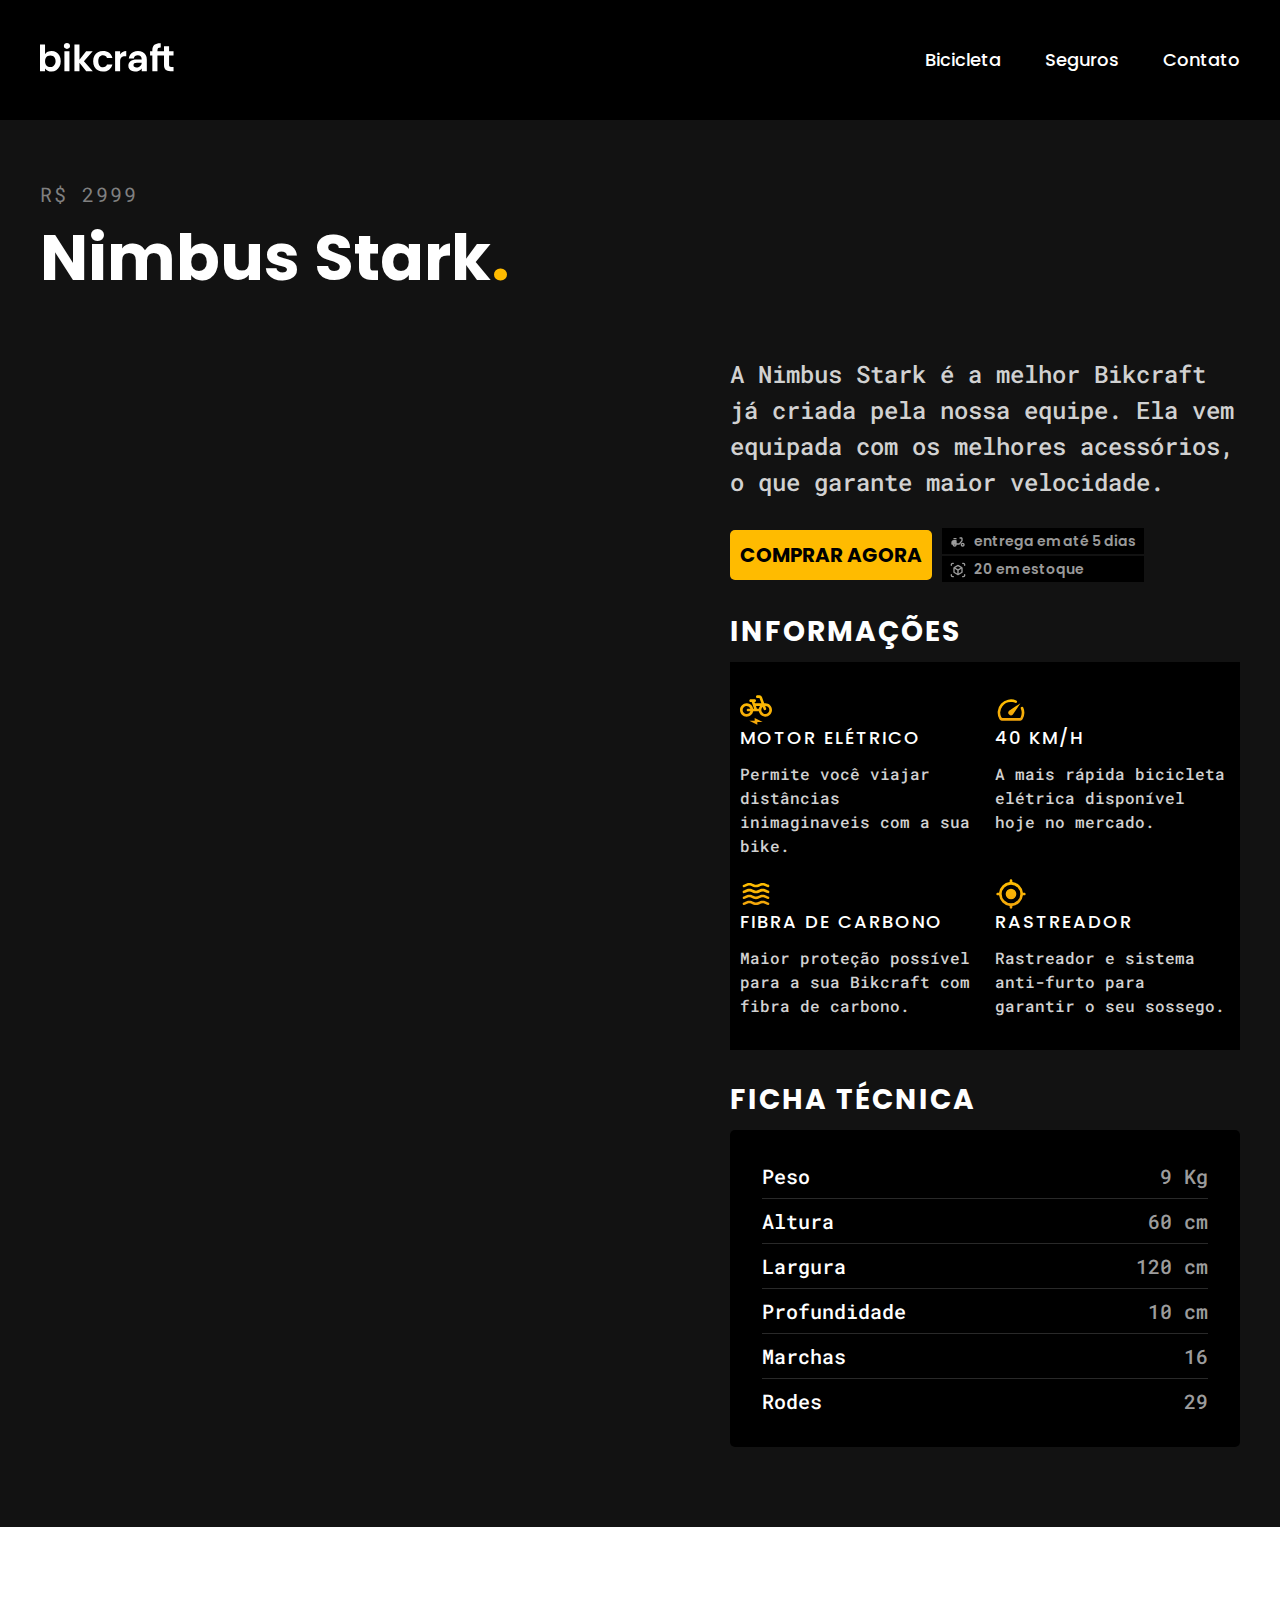
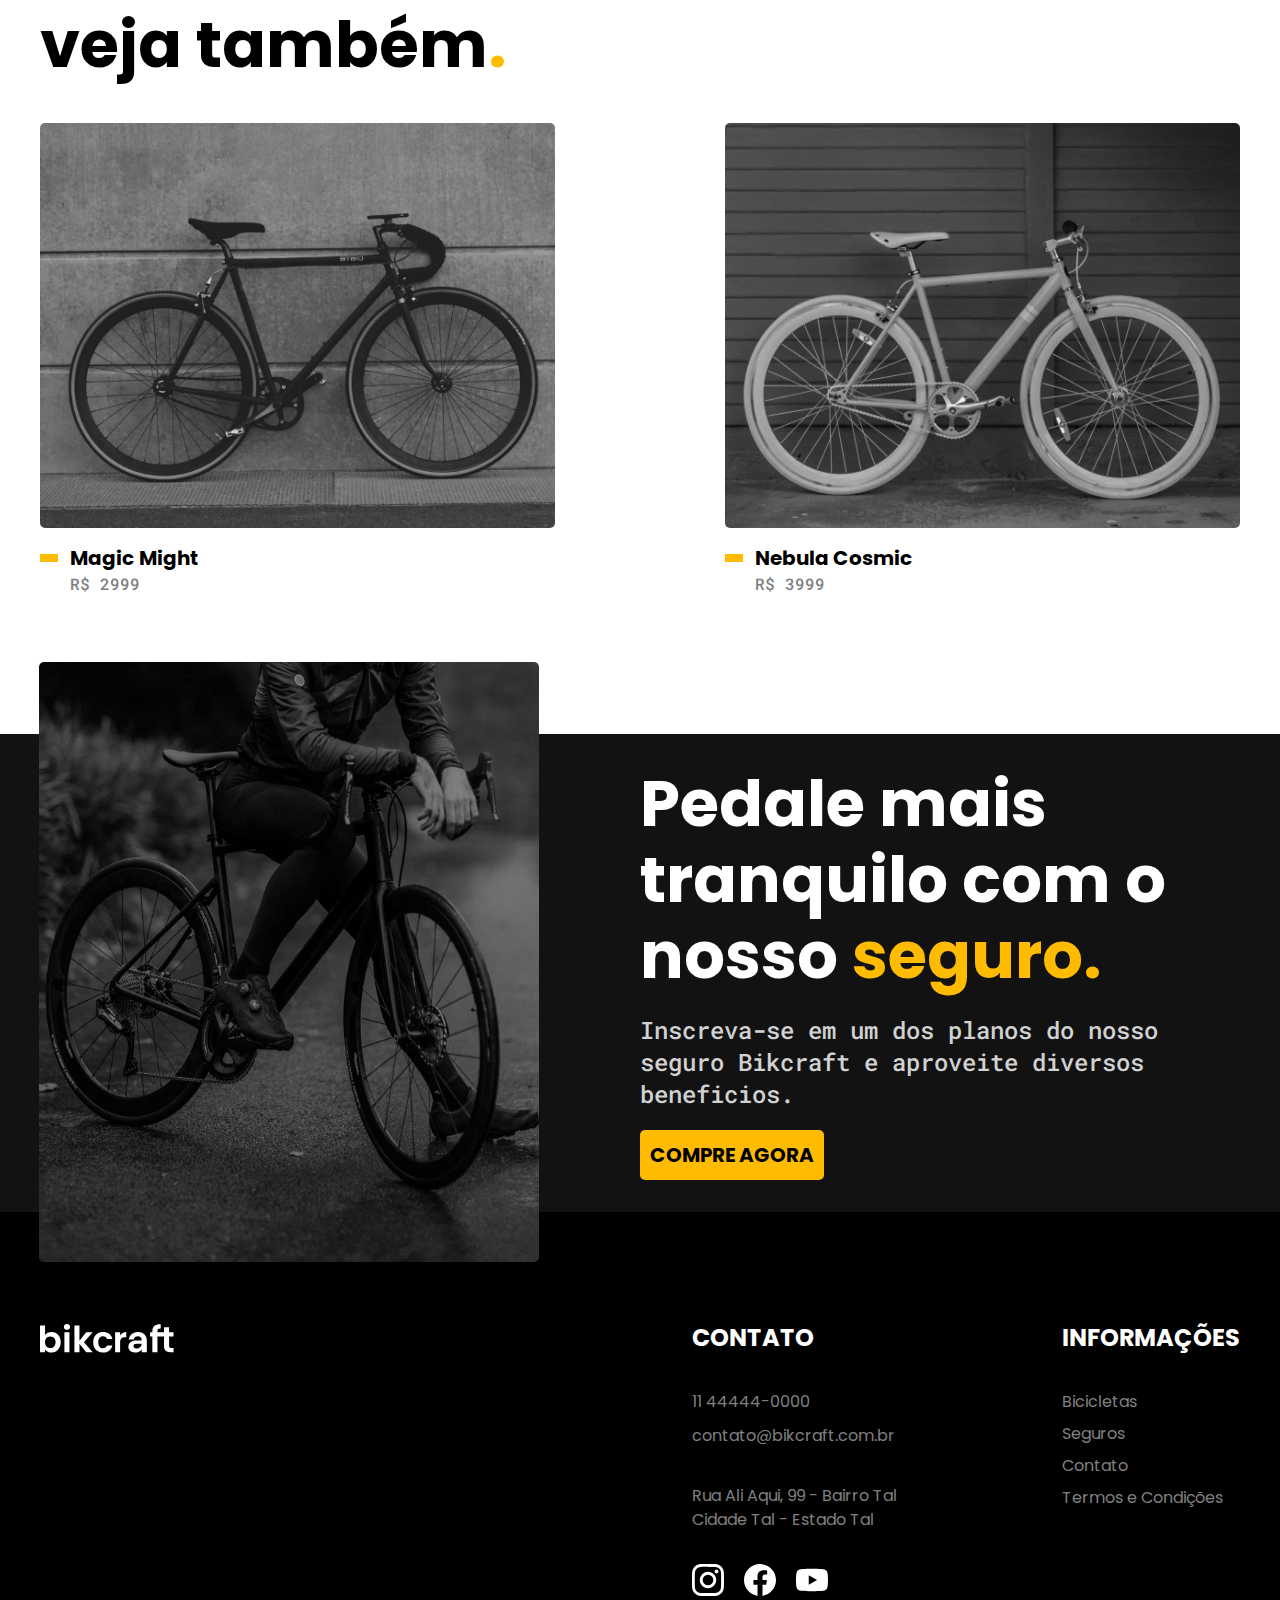
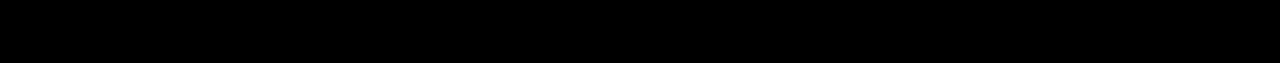
==== bike-intern.html @ ee10e948 "updated proj: bike-intern page" ====
<!DOCTYPE html>
<html lang="pt-br">

<head>
    <meta charset="UTF-8">
    <meta http-equiv="X-UA-Compatible" content="IE=edge">
    <meta name="viewport" content="width=device-width, initial-scale=1.0">

    <link rel="preconnect" href="https://fonts.googleapis.com">
    <link rel="preconnect" href="https://fonts.gstatic.com" crossorigin>
    <link href="https://fonts.googleapis.com/css2?family=Poppins:wght@400;500;600;700&family=Roboto+Mono:wght@300&display=swap" rel="stylesheet">

    <link rel="stylesheet" href="css/main.css">

    <title>Bicicletas | Bikcraft</title>
</head>

<body class="page-bike-intern">

    <header class="header">
        <div class="box-width">
            <a href="index.html">
                <img src="images/bikcraft.svg" alt="Logo Bikcraft">
            </a>


            <nav>
                <a href="">Bicicleta</a>
                <a href="insurance.html">Seguros</a>
                <a href="contact.html">Contato</a>
            </nav>
        </div>
    </header>

    <main>
        <section class="subheader">
            <div class="__width">
                <span class="legend">R$ 2999</span>
                <h1 class="titles-sec">Nimbus Stark<span>.</span></h1>
            </div>
        </section>

        <section class="gallery-description">
            <div class="__width">
                <section class="gallery">

                </section>
                <section class="description">
                    <p>A Nimbus Stark é a melhor Bikcraft já criada pela nossa equipe. Ela vem equipada com os melhores acessórios, o que garante maior velocidade.</p>

                    <div class="components">
                        <a href="" class="btn">comprar agora</a>
                        <div class="info-utils">
                            <span>entrega em até 5 dias</span>
                            <span>20 em estoque</span>
                        </div>
                    </div>

                    <div class="information">
                        <h2 class="legend">informações</h2>
                        <div class="box-info">
                            <div class="info">
                                <span class="legend">Motor Elétrico</span>
                                <p>Permite você viajar distâncias inimaginaveis com a sua bike.</p>
                            </div>
                            <div class="info">
                                <span class="legend">40 km/h</span>
                                <p>A mais rápida bicicleta elétrica disponível hoje no mercado.</p>
                            </div>
                            <div class="info">
                                <span class="legend">Fibra de Carbono</span>
                                <p>Maior proteção possível para a sua Bikcraft com fibra de carbono.</p>
                            </div>
                            <div class="info">
                                <span class="legend">Rastreador</span>
                                <p>Rastreador e sistema anti-furto para garantir o seu sossego.</p>
                            </div>
                        </div>
                    </div>

                    <div class="datasheet">
                        <h2 class="legend">ficha técnica</h2>
                        <ul>
                            <li>
                                <span>Peso</span> <span>9 Kg</span>
                            </li>

                            <li>
                                <span>Altura</span> <span>60 cm</span>
                            </li>

                            <li>
                                <span>Largura</span> <span>120 cm</span>
                            </li>

                            <li>
                                <span>Profundidade</span> <span>10 cm</span>
                            </li>

                            <li>
                                <span>Marchas</span> <span>16</span>
                            </li>

                            <li>
                                <span>Rodes</span> <span>29</span>
                            </li>
                        </ul>
                    </div>
                </section>
            </div>
        </section>

        <section class="see-too">
            <div class="__width">
                <h2 class="titles-sec">veja também<span>.</span></h2>

                <section class="box-bike">
                    <div class="card">
                        <img src="images/bicicleta/nimbus2.jpg" alt="">
                        <div class="info-bike">
                            <span class="legend">Magic Might</span>
                            <span class="price">R$ 2999</span>
                        </div>

                    </div>

                    <div class="card">
                        <img src="images/bicicleta/nimbus3.jpg" alt="">
                        <div class="info-bike">
                            <span class="legend">Nebula Cosmic</span>
                            <span class="price">R$ 3999</span>
                        </div>

                    </div>
                </section>
            </div>
        </section>

        <section class="insurance">
            <img src="images/fotos/seguros.jpg" alt="">
            <section class="box-content">
                <div class="__width">
                    <div class="content">
                        <h2 class="titles-sec">
                            Pedale mais tranquilo com o nosso <span>seguro.</span>
                        </h2>

                        <p>Inscreva-se em um dos planos do nosso seguro Bikcraft e aproveite diversos beneficios.</p>

                        <a href="" class="btn">Compre agora</a>
                    </div>

                </div>
            </section>
            <div class="back-black"></div>
        </section>
    </main>

    <footer class="footer">
        <div class="box-width">
            <img src="images/bikcraft.svg" alt="Logo Bikcraft">

            <section class="content">
                <section class="contact">
                    <span>Contato</span>
                    <div class="box-contact">
                        <a href="">
                            11 44444-0000
                        </a>
                        <a href="mailto:contato@bikcraft.com.br">contato@bikcraft.com.br</a>
                    </div>
                    <div class="box-address">
                        <a>Rua Ali Aqui, 99 - Bairro Tal Cidade Tal - Estado Tal</a>
                    </div>
                    <div class="midia-social">
                        <a href="">
                            <img src="images/redes/instagram.svg" alt="">
                        </a>
                        <a href="">
                            <img src="images/redes/facebook.svg" alt="">
                        </a>
                        <a href="">
                            <img src="images/redes/youtube.svg" alt="">
                        </a>
                    </div>
                </section>
                <section class="informations">
                    <span>informações</span>
                    <a href="">Bicicletas</a>
                    <a href="insurance.html">Seguros</a>
                    <a href="contact.html">Contato</a>
                    <a href="">Termos e Condições</a>
                </section>
            </section>

        </div>
    </footer>

</body>

</html>
---- css/main.css ----
* {
  margin: 0;
  padding: 0;
  -webkit-box-sizing: border-box;
          box-sizing: border-box;
}

a {
  text-decoration: none;
}

.titles-sec {
  font-family: "Poppins", sans-serif;
  font-weight: 700;
  font-size: 64px;
  line-height: 76px;
}

.titles-sec span {
  color: #ffbb00;
}

.__width {
  width: 1200px;
  margin: 0 auto;
  position: relative;
}

.btn {
  background: #ffbb00;
  border-radius: 5px;
  font-family: "Poppins", sans-serif;
  color: #000000;
  font-size: 20px;
  text-transform: uppercase;
  font-weight: 700;
  width: -webkit-fit-content;
  width: -moz-fit-content;
  width: fit-content;
  padding: 10px;
  border: 0;
  cursor: pointer;
  display: block;
}

.subheader {
  background: #121212;
  padding: 60px 0;
}

.subheader .legend {
  font-family: "Roboto Mono", monospace;
  font-size: 20px;
  line-height: 28px;
  color: #808080;
  text-transform: uppercase;
  letter-spacing: 2px;
}

.subheader .titles-sec {
  color: #ffffff;
  margin-top: 12px;
}

.subheader .titles-sec span {
  color: #ffbb00;
}

.header {
  background: #000000;
  color: #ffffff;
  height: 120px;
  display: -webkit-box;
  display: -ms-flexbox;
  display: flex;
  -webkit-box-align: center;
      -ms-flex-align: center;
          align-items: center;
}

.header a {
  color: #ffffff;
}

.header .box-width {
  width: 1200px;
  margin: 0 auto;
  display: -webkit-box;
  display: -ms-flexbox;
  display: flex;
  -webkit-box-align: center;
      -ms-flex-align: center;
          align-items: center;
  -webkit-box-pack: justify;
      -ms-flex-pack: justify;
          justify-content: space-between;
  font-family: "Poppins", sans-serif;
}

.header .box-width nav a {
  font-size: 18px;
  font-weight: 500;
  line-height: 32px;
  position: relative;
}

.header .box-width nav a:nth-of-type(2) {
  margin: 0 40px;
}

.header .box-width nav a::after {
  position: absolute;
  width: 0;
  content: "";
  height: 2px;
  border-radius: 5px;
  top: 28px;
  left: 0;
}

.header .box-width nav a:hover {
  color: #ffbb00;
  -webkit-transition: all 0.7s linear;
  transition: all 0.7s linear;
}

.header .box-width nav a:hover::after {
  -webkit-transition: all 0.7s linear;
  transition: all 0.7s linear;
  width: 100%;
  background: #ffbb00;
}

.footer {
  background: #000000;
  padding-block: 60px;
}

.footer a {
  color: #808080;
}

.footer .box-width {
  width: 1200px;
  margin: 0 auto;
  display: -webkit-box;
  display: -ms-flexbox;
  display: flex;
  -webkit-box-pack: justify;
      -ms-flex-pack: justify;
          justify-content: space-between;
}

.footer .box-width img {
  height: -webkit-fit-content;
  height: -moz-fit-content;
  height: fit-content;
}

.footer .box-width .content {
  display: -webkit-box;
  display: -ms-flexbox;
  display: flex;
}

.footer .box-width .content span {
  font-size: 24px;
  line-height: 32px;
  text-transform: uppercase;
  letter-spacing: 5%;
  color: #ffffff;
  font-family: "Poppins", sans-serif;
  font-weight: 700;
}

.footer .box-width .content .contact,
.footer .box-width .content .informations {
  display: -webkit-box;
  display: -ms-flexbox;
  display: flex;
  -webkit-box-orient: vertical;
  -webkit-box-direction: normal;
      -ms-flex-direction: column;
          flex-direction: column;
}

.footer .box-width .content .contact a,
.footer .box-width .content .informations a {
  font-family: "Poppins", sans-serif;
  font-size: 16px;
  font-size: 500;
  line-height: 24px;
}

.footer .box-width .content .contact a:hover,
.footer .box-width .content .informations a:hover {
  text-decoration: underline;
}

.footer .box-width .content .contact {
  margin-right: 120px;
}

.footer .box-width .content .contact .box-contact {
  display: -webkit-box;
  display: -ms-flexbox;
  display: flex;
  -webkit-box-orient: vertical;
  -webkit-box-direction: normal;
      -ms-flex-direction: column;
          flex-direction: column;
  margin-block: 36px;
  gap: 10px;
}

.footer .box-width .content .contact .box-address {
  width: 250px;
}

.footer .box-width .content .contact .midia-social {
  margin-top: 32px;
}

.footer .box-width .content .contact .midia-social a {
  text-decoration: none;
}

.footer .box-width .content .contact .midia-social a:nth-of-type(2) {
  margin: 0 16px;
}

.footer .box-width .content .informations span {
  margin-bottom: 36px;
}

.footer .box-width .content .informations a {
  margin-top: 8px;
}

.footer .box-width .content .informations a:nth-of-type(1) {
  margin-top: 0;
}

.page-index .subheader {
  background: #000000;
  padding: 80px 0;
}

.page-index .subheader h1 {
  font-family: "Poppins", sans-serif;
  font-size: 68px;
  line-height: 76px;
  font-weight: 700;
  color: #ffffff;
}

.page-index .subheader h1 span {
  color: #ffbb00;
}

.page-index .subheader p {
  color: #d1d1d1;
  font-family: "Roboto Mono", monospace;
  font-size: 20px;
  line-height: 28px;
}

.page-index .subheader .__width {
  display: -webkit-box;
  display: -ms-flexbox;
  display: flex;
  -webkit-box-pack: justify;
      -ms-flex-pack: justify;
          justify-content: space-between;
}

.page-index .subheader .__width .content {
  width: 600px;
}

.page-index .subheader .__width .content p {
  width: 530px;
  margin: 28px 0 40px;
}

.page-index .subheader .__width img {
  width: 500px;
  height: 600px;
  position: absolute;
  top: -80px;
  right: 0;
  border-radius: 5px;
}

.page-index .prod-bikes {
  width: 100%;
  padding: 140px 5% 80px;
}

.page-index .prod-bikes h2 span {
  color: #ffbb00;
}

.page-index .prod-bikes .bikes {
  display: -webkit-box;
  display: -ms-flexbox;
  display: flex;
  gap: 20px;
  width: 100%;
  -webkit-box-pack: justify;
      -ms-flex-pack: justify;
          justify-content: space-between;
  margin-top: 72px;
}

.page-index .prod-bikes .bikes .card {
  width: 515px;
}

.page-index .prod-bikes .bikes .card img {
  width: 100%;
  border-radius: 5px;
}

.page-index .prod-bikes .bikes .card .info-bike {
  display: -webkit-box;
  display: -ms-flexbox;
  display: flex;
  -webkit-box-orient: vertical;
  -webkit-box-direction: normal;
      -ms-flex-direction: column;
          flex-direction: column;
  gap: 2px;
  position: relative;
  margin-top: 12px;
  padding-left: 30px;
}

.page-index .prod-bikes .bikes .card .info-bike .legend {
  font-family: "Poppins", sans-serif;
  font-size: 20px;
  line-height: 28px;
  color: #000000;
  font-weight: 700;
}

.page-index .prod-bikes .bikes .card .info-bike .price {
  font-family: "Roboto Mono", monospace;
  font-size: 16px;
  line-height: 24px;
  line-height: 20px;
  color: #808080;
  font-weight: 500;
}

.page-index .prod-bikes .bikes .card .info-bike::before {
  content: "";
  position: absolute;
  left: 0;
  top: 10px;
  width: 18px;
  height: 8px;
  background: #ffbb00;
}

.page-index .diferentials {
  background: #121212;
  padding: 48px 0;
}

.page-index .diferentials .legend {
  font-family: "Roboto Mono", monospace;
  font-size: 20px;
  line-height: 28px;
  text-transform: uppercase;
  font-weight: 500;
  color: #808080;
}

.page-index .diferentials .titles-sec {
  color: #ffffff;
}

.page-index .diferentials .content {
  display: -webkit-box;
  display: -ms-flexbox;
  display: flex;
  -webkit-box-pack: justify;
      -ms-flex-pack: justify;
          justify-content: space-between;
}

.page-index .diferentials .content .description {
  width: 600px;
}

.page-index .diferentials .content .description p {
  font-family: "Roboto Mono", monospace;
  font-size: 20px;
  line-height: 28px;
  color: #ffffff;
  font-weight: 500;
  margin: 44px 0 20px;
  width: 550px;
}

.page-index .diferentials .content .description a {
  font-family: "Poppins", sans-serif;
  text-transform: uppercase;
  color: #ffbb00;
  font-weight: 500;
  position: relative;
}

.page-index .diferentials .content .description a::after {
  position: absolute;
  width: 0%;
  top: 20px;
  left: 0;
  height: 2px;
  background: #ffbb00;
  content: "";
}

.page-index .diferentials .content .description a:hover::after {
  width: 100%;
  -webkit-transition: all 0.7s linear;
  transition: all 0.7s linear;
}

.page-index .diferentials .content .technology {
  color: #ffffff;
  width: 400px;
  margin-top: 50px;
}

.page-index .diferentials .content .technology span {
  text-transform: uppercase;
  font-weight: 700;
  font-family: "Poppins", sans-serif;
  font-size: 24px;
  line-height: 28px;
}

.page-index .diferentials .content .technology p {
  font-weight: 500;
  font-family: "Roboto Mono", monospace;
  font-size: 16px;
  line-height: 24px;
}

.page-index .diferentials .content .technology .electric span {
  position: relative;
}

.page-index .diferentials .content .technology .electric span::before {
  content: url("../../images/icones/eletrica.svg");
  position: absolute;
  right: 220px;
  top: 0;
}

.page-index .diferentials .content .technology .electric p {
  margin: 16px 0 32px;
}

.page-index .diferentials .content .technology .tracker span {
  position: relative;
}

.page-index .diferentials .content .technology .tracker span::before {
  content: url("../../images/icones/rastreador.svg");
  position: absolute;
  right: 175px;
  top: 0;
}

.page-index .diferentials .content .technology .tracker p {
  margin-top: 16px;
}

.page-index .partness {
  padding: 80px 0;
}

.page-index .partness .titles-sec {
  margin-bottom: 44px;
}

.page-index .partness ul {
  list-style: none;
  display: -ms-grid;
  display: grid;
  -ms-grid-columns: 1fr 1fr 1fr 1fr;
      grid-template-columns: 1fr 1fr 1fr 1fr;
}

.page-index .partness ul li {
  display: -webkit-box;
  display: -ms-flexbox;
  display: flex;
  border-left: 1px solid #c4c4c4;
  padding: 20px 0;
}

.page-index .partness ul li:nth-child(1), .page-index .partness ul li:nth-child(5) {
  border: 0;
}

.page-index .partness ul li:nth-child(n + 5) {
  border-top: 1px solid #c4c4c4;
}

.page-index .partness ul li img {
  margin: auto;
}

.page-index .comments {
  background: #ffbb00;
  display: -webkit-box;
  display: -ms-flexbox;
  display: flex;
  -webkit-box-align: center;
      -ms-flex-align: center;
          align-items: center;
  -webkit-box-pack: justify;
      -ms-flex-pack: justify;
          justify-content: space-between;
}

.page-index .comments .box-img {
  height: 70vh;
}

.page-index .comments .box-img img {
  height: 100%;
}

.page-index .comments .__width {
  display: -webkit-box;
  display: -ms-flexbox;
  display: flex;
  -webkit-box-align: center;
      -ms-flex-align: center;
          align-items: center;
  -webkit-box-pack: center;
      -ms-flex-pack: center;
          justify-content: center;
}

.page-index .comments .box-comment {
  width: 630px;
}

.page-index .comments .box-comment p {
  font-size: 32px;
  line-height: 44px;
  font-style: italic;
  font-family: "Libre Baskerville", serif;
  position: relative;
}

.page-index .comments .box-comment p::before {
  content: url("../../images/dooble_quote_left.svg");
  position: absolute;
  bottom: 150px;
  right: 630px;
}

.page-index .comments .box-comment p::after {
  content: url("../../images/dooble_quote_right.svg");
  position: absolute;
  bottom: 10px;
  right: 390px;
}

.page-index .comments .box-comment span {
  font-weight: 700;
  color: #808080;
  font-family: "Roboto Mono", monospace;
  font-size: 20px;
  line-height: 28px;
}

.page-index .insurance {
  background: #121212;
  padding: 80px 0;
}

.page-index .insurance .titles-sec {
  color: #ffffff;
}

.page-index .insurance .content {
  display: -webkit-box;
  display: -ms-flexbox;
  display: flex;
  -webkit-box-align: center;
      -ms-flex-align: center;
          align-items: center;
  margin-top: 20px;
  -webkit-box-pack: justify;
      -ms-flex-pack: justify;
          justify-content: space-between;
}

.page-index .insurance .content .legend {
  font-family: "Poppins", sans-serif;
  text-transform: uppercase;
  font-weight: 600;
  font-size: 32px;
  line-height: 44px;
}

.page-index .insurance .content .silver,
.page-index .insurance .content .gold {
  padding: 32px 40px;
  background: #000000;
  border-radius: 5px;
}

.page-index .insurance .content .silver .header-ins,
.page-index .insurance .content .gold .header-ins {
  display: -webkit-box;
  display: -ms-flexbox;
  display: flex;
  gap: 260px;
}

.page-index .insurance .content .silver .header-ins .box-price,
.page-index .insurance .content .gold .header-ins .box-price {
  display: -webkit-box;
  display: -ms-flexbox;
  display: flex;
  -webkit-box-orient: vertical;
  -webkit-box-direction: normal;
      -ms-flex-direction: column;
          flex-direction: column;
  text-align: right;
}

.page-index .insurance .content .silver .header-ins .box-price .price,
.page-index .insurance .content .gold .header-ins .box-price .price {
  font-family: "Poppins", sans-serif;
  color: #ffffff;
  font-weight: 500;
  font-size: 32px;
  line-height: 40px;
}

.page-index .insurance .content .silver .header-ins .box-price .month,
.page-index .insurance .content .gold .header-ins .box-price .month {
  font-family: "Roboto Mono", monospace;
  font-size: 16px;
  line-height: 20px;
  color: #696969;
  font-weight: 500;
}

.page-index .insurance .content .silver ul,
.page-index .insurance .content .gold ul {
  display: -webkit-box;
  display: -ms-flexbox;
  display: flex;
  -webkit-box-orient: vertical;
  -webkit-box-direction: normal;
      -ms-flex-direction: column;
          flex-direction: column;
  gap: 16px;
  list-style: none;
  margin-block: 20px;
}

.page-index .insurance .content .silver ul li,
.page-index .insurance .content .gold ul li {
  color: #ffffff;
  font-weight: 500;
  font-family: "Roboto Mono", monospace;
  font-size: 20px;
  line-height: 28px;
  font-size: 18px;
}

.page-index .insurance .content .silver ul li::before,
.page-index .insurance .content .gold ul li::before {
  position: relative;
  content: url("../../images/icones/lista.svg");
  margin-right: 8px;
}

.page-index .insurance .content .silver .legend {
  color: #808080;
}

.page-index .insurance .content .silver .btn {
  background: #292929;
  color: #ffffff;
  margin-left: 20px;
}

.page-index .insurance .content .gold .legend {
  color: #ca9700;
}

.page-index .insurance .content .gold .btn {
  background: #ca9700;
  margin-left: 20px;
}

.page-bikes .bikes {
  padding: 80px 0;
}

.page-bikes .bikes .box-bike a {
  display: block;
}

.page-bikes .bikes .box-bike .__width {
  display: -webkit-box;
  display: -ms-flexbox;
  display: flex;
  -webkit-box-align: center;
      -ms-flex-align: center;
          align-items: center;
  gap: 46px;
  padding: 40px 0;
}

.page-bikes .bikes .box-bike .__width .img {
  width: 500px;
  height: 320px;
  border-radius: 5px;
  position: relative;
}

.page-bikes .bikes .box-bike .__width .img img {
  width: 100%;
  height: 100%;
  -o-object-fit: cover;
     object-fit: cover;
  border-radius: 5px;
}

.page-bikes .bikes .box-bike .__width .img span {
  position: absolute;
  top: 10px;
  right: 0;
  font-family: "Poppins", sans-serif;
  font-size: 24px;
  line-height: 28px;
  color: #ffffff;
  padding: 8px 16px 8px 8px;
  background: #000000;
  border-radius: 5px 0 0 5px;
}

.page-bikes .bikes .box-bike .__width .info-bike {
  width: 550px;
}

.page-bikes .bikes .box-bike .__width .info-bike .legend-02 {
  font-family: "Poppins", sans-serif;
  font-weight: 700;
  font-size: 40px;
  line-height: 48px;
  position: relative;
}

.page-bikes .bikes .box-bike .__width .info-bike .legend-02::before {
  content: "";
  width: 20px;
  height: 5px;
  position: absolute;
  background: #ffbb00;
  bottom: 45px;
  border-radius: 5px;
}

.page-bikes .bikes .box-bike .__width .info-bike p {
  font-family: "Roboto Mono", monospace;
  font-size: 16px;
  line-height: 24px;
  margin-block: 20px;
}

.page-bikes .bikes .box-bike .__width .info-bike .components {
  display: -webkit-box;
  display: -ms-flexbox;
  display: flex;
  -webkit-box-align: end;
      -ms-flex-align: end;
          align-items: flex-end;
  -webkit-box-pack: justify;
      -ms-flex-pack: justify;
          justify-content: space-between;
}

.page-bikes .bikes .box-bike .__width .info-bike .components ul {
  list-style: none;
}

.page-bikes .bikes .box-bike .__width .info-bike .components ul li {
  font-family: "Poppins", sans-serif;
  font-size: 16px;
  line-height: 24px;
  margin-top: 4px;
  font-weight: 500;
}

.page-bikes .bikes .box-bike .__width .info-bike .components ul li:nth-of-type(1) {
  display: -webkit-box;
  display: -ms-flexbox;
  display: flex;
  -webkit-box-align: center;
      -ms-flex-align: center;
          align-items: center;
  margin-top: 0;
  gap: 8px;
}

.page-bikes .bikes .box-bike .__width .info-bike .components ul li:nth-of-type(1)::before {
  content: url("../../images/icones/eletrica.svg");
  height: 32px;
}

.page-bikes .bikes .box-bike .__width .info-bike .components ul li:nth-of-type(2) {
  display: -webkit-box;
  display: -ms-flexbox;
  display: flex;
  -webkit-box-align: center;
      -ms-flex-align: center;
          align-items: center;
  gap: 8px;
}

.page-bikes .bikes .box-bike .__width .info-bike .components ul li:nth-of-type(2)::before {
  content: url("../../images/icones/carbono.svg");
  height: 32px;
}

.page-bikes .bikes .box-bike .__width .info-bike .components ul li:nth-of-type(3) {
  display: -webkit-box;
  display: -ms-flexbox;
  display: flex;
  -webkit-box-align: center;
      -ms-flex-align: center;
          align-items: center;
  gap: 8px;
}

.page-bikes .bikes .box-bike .__width .info-bike .components ul li:nth-of-type(3)::before {
  content: url("../../images/icones/velocidade.svg");
  height: 32px;
}

.page-bikes .bikes .box-bike .__width .info-bike .components ul li:nth-of-type(4) {
  display: -webkit-box;
  display: -ms-flexbox;
  display: flex;
  -webkit-box-align: center;
      -ms-flex-align: center;
          align-items: center;
  gap: 8px;
}

.page-bikes .bikes .box-bike .__width .info-bike .components ul li:nth-of-type(4)::before {
  content: url("../../images/icones/rastreador.svg");
  height: 32px;
}

.page-bikes .bikes .magic-might {
  position: relative;
  color: #ffffff;
}

.page-bikes .bikes .magic-might .black {
  width: 70%;
  position: absolute;
  right: 0;
  background: #121212;
  height: 100%;
  z-index: 0;
}

.page-bike-intern .gallery-description {
  background: #121212;
  padding-bottom: 80px;
}

.page-bike-intern .gallery-description .__width {
  display: -webkit-box;
  display: -ms-flexbox;
  display: flex;
  -webkit-box-pack: justify;
      -ms-flex-pack: justify;
          justify-content: space-between;
}

.page-bike-intern .gallery-description .__width .description {
  width: 510px;
}

.page-bike-intern .gallery-description .__width .description p {
  font-family: "Roboto Mono", monospace;
  font-size: 24px;
  line-height: 36px;
  color: #d1d1d1;
  font-weight: 500;
}

.page-bike-intern .gallery-description .__width .description .components {
  display: -webkit-box;
  display: -ms-flexbox;
  display: flex;
  -webkit-box-align: center;
      -ms-flex-align: center;
          align-items: center;
  gap: 10px;
  margin: 28px 0 32px;
}

.page-bike-intern .gallery-description .__width .description .components .info-utils {
  display: -webkit-box;
  display: -ms-flexbox;
  display: flex;
  -webkit-box-orient: vertical;
  -webkit-box-direction: normal;
      -ms-flex-direction: column;
          flex-direction: column;
  gap: 2px;
}

.page-bike-intern .gallery-description .__width .description .components .info-utils span {
  display: -webkit-box;
  display: -ms-flexbox;
  display: flex;
  -webkit-box-align: center;
      -ms-flex-align: center;
          align-items: center;
  gap: 8px;
  font-weight: 600;
  color: #999;
  background: #000000;
  padding: 2px 8px;
  font-family: "Poppins", sans-serif;
  font-size: 14px;
  line-height: 22px;
}

.page-bike-intern .gallery-description .__width .description .components .info-utils span:nth-of-type(1)::before {
  content: url("../../images/icones/entrega.svg");
  height: 15px;
}

.page-bike-intern .gallery-description .__width .description .components .info-utils span:nth-of-type(2)::before {
  content: url("../../images/icones/estoque.svg");
  height: 15px;
}

.page-bike-intern .gallery-description .__width .description .information {
  width: 100%;
}

.page-bike-intern .gallery-description .__width .description .information .legend {
  font-family: "Poppins", sans-serif;
  font-weight: 700;
  font-size: 28px;
  line-height: 36px;
  font-weight: 700;
  text-transform: uppercase;
  letter-spacing: 2px;
  color: #ffffff;
  margin-bottom: 12px;
}

.page-bike-intern .gallery-description .__width .description .information .box-info {
  padding: 32px 10px;
  background: #000000;
  display: -ms-grid;
  display: grid;
  -ms-grid-columns: 1fr 1fr;
      grid-template-columns: 1fr 1fr;
  row-gap: 20px;
  -webkit-column-gap: 20px;
          column-gap: 20px;
  width: 100%;
}

.page-bike-intern .gallery-description .__width .description .information .box-info .info {
  width: 100%;
}

.page-bike-intern .gallery-description .__width .description .information .box-info .info .legend {
  font-family: "Poppins", sans-serif;
  font-weight: 700;
  font-size: 18px;
  line-height: 24px;
  font-weight: 500;
  margin-bottom: 12px;
  display: -webkit-box;
  display: -ms-flexbox;
  display: flex;
  -webkit-box-orient: vertical;
  -webkit-box-direction: normal;
      -ms-flex-direction: column;
          flex-direction: column;
}

.page-bike-intern .gallery-description .__width .description .information .box-info .info .legend::before {
  height: 32px;
}

.page-bike-intern .gallery-description .__width .description .information .box-info .info p {
  font-family: "Roboto Mono", monospace;
  font-size: 16px;
  line-height: 24px;
  margin-top: 8px;
}

.page-bike-intern .gallery-description .__width .description .information .box-info .info:nth-of-type(1) .legend::before {
  content: url("../../images/icones/eletrica.svg");
}

.page-bike-intern .gallery-description .__width .description .information .box-info .info:nth-of-type(2) .legend::before {
  content: url("../../images/icones/velocidade.svg");
}

.page-bike-intern .gallery-description .__width .description .information .box-info .info:nth-of-type(3) .legend::before {
  content: url("../../images/icones/carbono.svg");
}

.page-bike-intern .gallery-description .__width .description .information .box-info .info:nth-of-type(4) .legend::before {
  content: url("../../images/icones/rastreador.svg");
}

.page-bike-intern .gallery-description .__width .description .datasheet {
  margin-top: 32px;
}

.page-bike-intern .gallery-description .__width .description .datasheet .legend {
  font-family: "Poppins", sans-serif;
  font-weight: 700;
  font-size: 28px;
  line-height: 36px;
  font-weight: 700;
  text-transform: uppercase;
  letter-spacing: 2px;
  color: #ffffff;
  margin-bottom: 12px;
}

.page-bike-intern .gallery-description .__width .description .datasheet ul {
  background: #000000;
  border-radius: 5px;
  list-style: none;
  width: 100%;
  padding: 32px;
}

.page-bike-intern .gallery-description .__width .description .datasheet ul li {
  display: -webkit-box;
  display: -ms-flexbox;
  display: flex;
  -webkit-box-pack: justify;
      -ms-flex-pack: justify;
          justify-content: space-between;
  border-bottom: 1px solid #292929;
  padding: 8px 0;
  font-family: "Roboto Mono", monospace;
  font-size: 20px;
  line-height: 28px;
  font-weight: 500;
}

.page-bike-intern .gallery-description .__width .description .datasheet ul li:first-child {
  padding-top: 0;
}

.page-bike-intern .gallery-description .__width .description .datasheet ul li:last-child {
  border: none;
  padding-bottom: 0;
}

.page-bike-intern .gallery-description .__width .description .datasheet ul li span:nth-of-type(1) {
  color: #ffffff;
}

.page-bike-intern .gallery-description .__width .description .datasheet ul li span:nth-of-type(2) {
  color: #9c9c9c;
}

.page-bike-intern .see-too {
  padding: 80px 0 140px;
}

.page-bike-intern .see-too .box-bike {
  display: -webkit-box;
  display: -ms-flexbox;
  display: flex;
  gap: 20px;
  width: 100%;
  -webkit-box-pack: justify;
      -ms-flex-pack: justify;
          justify-content: space-between;
  margin-top: 40px;
}

.page-bike-intern .see-too .box-bike .card {
  width: 515px;
}

.page-bike-intern .see-too .box-bike .card img {
  width: 100%;
  border-radius: 5px;
}

.page-bike-intern .see-too .box-bike .card .info-bike {
  display: -webkit-box;
  display: -ms-flexbox;
  display: flex;
  -webkit-box-orient: vertical;
  -webkit-box-direction: normal;
      -ms-flex-direction: column;
          flex-direction: column;
  gap: 2px;
  position: relative;
  margin-top: 12px;
  padding-left: 30px;
}

.page-bike-intern .see-too .box-bike .card .info-bike .legend {
  font-family: "Poppins", sans-serif;
  font-size: 20px;
  line-height: 28px;
  color: #000000;
  font-weight: 700;
}

.page-bike-intern .see-too .box-bike .card .info-bike .price {
  font-family: "Roboto Mono", monospace;
  font-size: 16px;
  line-height: 24px;
  line-height: 20px;
  color: #808080;
  font-weight: 500;
}

.page-bike-intern .see-too .box-bike .card .info-bike::before {
  content: "";
  position: absolute;
  left: 0;
  top: 10px;
  width: 18px;
  height: 8px;
  background: #ffbb00;
}

.page-bike-intern .insurance {
  position: relative;
}

.page-bike-intern .insurance img {
  position: absolute;
  z-index: 1;
  left: 5%;
  -webkit-transform: translateX(-5%);
          transform: translateX(-5%);
  bottom: 0;
  width: 500px;
  height: 600px;
  border-radius: 5px;
}

.page-bike-intern .insurance .box-content {
  background: #121212;
  padding: 32px;
}

.page-bike-intern .insurance .box-content .__width {
  display: -webkit-box;
  display: -ms-flexbox;
  display: flex;
  -webkit-box-pack: end;
      -ms-flex-pack: end;
          justify-content: flex-end;
}

.page-bike-intern .insurance .box-content .__width .content {
  width: 600px;
}

.page-bike-intern .insurance .box-content .__width .content .titles-sec {
  color: #ffffff;
}

.page-bike-intern .insurance .box-content .__width .content p {
  font-family: "Roboto Mono", monospace;
  font-size: 24px;
  line-height: 32px;
  font-weight: 500;
  color: #d1d1d1;
  margin-block: 20px;
}

.page-bike-intern .insurance .back-black {
  height: 50px;
  width: 100%;
  background: #000000;
}

.page-insurance .sec-insure {
  background: #121212;
  padding-bottom: 80px;
}

.page-insurance .sec-insure .titles-sec {
  color: #ffffff;
}

.page-insurance .sec-insure .content {
  display: -webkit-box;
  display: -ms-flexbox;
  display: flex;
  -webkit-box-align: center;
      -ms-flex-align: center;
          align-items: center;
  -webkit-box-pack: justify;
      -ms-flex-pack: justify;
          justify-content: space-between;
}

.page-insurance .sec-insure .content .legend {
  font-family: "Poppins", sans-serif;
  text-transform: uppercase;
  font-weight: 600;
  font-size: 32px;
  line-height: 44px;
}

.page-insurance .sec-insure .content .silver,
.page-insurance .sec-insure .content .gold {
  padding: 32px 40px;
  background: #000000;
  border-radius: 5px;
}

.page-insurance .sec-insure .content .silver .header-ins,
.page-insurance .sec-insure .content .gold .header-ins {
  display: -webkit-box;
  display: -ms-flexbox;
  display: flex;
  gap: 260px;
}

.page-insurance .sec-insure .content .silver .header-ins .box-price,
.page-insurance .sec-insure .content .gold .header-ins .box-price {
  display: -webkit-box;
  display: -ms-flexbox;
  display: flex;
  -webkit-box-orient: vertical;
  -webkit-box-direction: normal;
      -ms-flex-direction: column;
          flex-direction: column;
  text-align: right;
}

.page-insurance .sec-insure .content .silver .header-ins .box-price .price,
.page-insurance .sec-insure .content .gold .header-ins .box-price .price {
  font-family: "Poppins", sans-serif;
  color: #ffffff;
  font-weight: 500;
  font-size: 32px;
  line-height: 40px;
}

.page-insurance .sec-insure .content .silver .header-ins .box-price .month,
.page-insurance .sec-insure .content .gold .header-ins .box-price .month {
  font-family: "Roboto Mono", monospace;
  font-size: 16px;
  line-height: 20px;
  color: #696969;
  font-weight: 500;
}

.page-insurance .sec-insure .content .silver ul,
.page-insurance .sec-insure .content .gold ul {
  display: -webkit-box;
  display: -ms-flexbox;
  display: flex;
  -webkit-box-orient: vertical;
  -webkit-box-direction: normal;
      -ms-flex-direction: column;
          flex-direction: column;
  gap: 16px;
  list-style: none;
  margin-block: 20px;
}

.page-insurance .sec-insure .content .silver ul li,
.page-insurance .sec-insure .content .gold ul li {
  color: #ffffff;
  font-weight: 500;
  font-family: "Roboto Mono", monospace;
  font-size: 20px;
  line-height: 28px;
  font-size: 18px;
}

.page-insurance .sec-insure .content .silver ul li::before,
.page-insurance .sec-insure .content .gold ul li::before {
  position: relative;
  content: url("../../images/icones/lista.svg");
  margin-right: 8px;
}

.page-insurance .sec-insure .content .silver .legend {
  color: #808080;
}

.page-insurance .sec-insure .content .silver .btn {
  background: #292929;
  color: #ffffff;
  margin-left: 20px;
}

.page-insurance .sec-insure .content .gold .legend {
  color: #ca9700;
}

.page-insurance .sec-insure .content .gold .btn {
  background: #ca9700;
  margin-left: 20px;
}

.page-insurance .benefits {
  background: #000000;
  padding: 80px 0;
  color: #ffffff;
}

.page-insurance .benefits .box-benefits {
  margin-top: 40px;
  display: -ms-grid;
  display: grid;
  -ms-grid-columns: 1fr 1fr 1fr;
      grid-template-columns: 1fr 1fr 1fr;
  -webkit-box-pack: justify;
      -ms-flex-pack: justify;
          justify-content: space-between;
  gap: 40px;
}

.page-insurance .benefits .box-benefits .benefit {
  width: 320px;
}

.page-insurance .benefits .box-benefits .benefit .legend {
  display: -webkit-box;
  display: -ms-flexbox;
  display: flex;
  -webkit-box-orient: vertical;
  -webkit-box-direction: normal;
      -ms-flex-direction: column;
          flex-direction: column;
  margin: 4px 0 8px;
  font-family: "Poppins", sans-serif;
  font-weight: 700;
  font-size: 28px;
  line-height: 36px;
}

.page-insurance .benefits .box-benefits .benefit p {
  font-family: "Roboto Mono", monospace;
  font-size: 18px;
  line-height: 28px;
}

.page-insurance .benefits .box-benefits .benefit:nth-of-type(1) .legend:before {
  height: 32px;
  content: url("../../images/icones/eletrica.svg");
}

.page-insurance .benefits .box-benefits .benefit:nth-of-type(2) .legend:before {
  height: 32px;
  content: url("../../images/icones/carbono.svg");
}

.page-insurance .benefits .box-benefits .benefit:nth-of-type(3) .legend:before {
  height: 32px;
  content: url("../../images/icones/sustentavel.svg");
}

.page-insurance .benefits .box-benefits .benefit:nth-of-type(4) .legend:before {
  height: 32px;
  content: url("../../images/icones/rastreador.svg");
}

.page-insurance .benefits .box-benefits .benefit:nth-of-type(5) .legend:before {
  height: 32px;
  content: url("../../images/icones/seguro.svg");
}

.page-insurance .benefits .box-benefits .benefit:nth-of-type(6) .legend:before {
  height: 32px;
  content: url("../../images/icones/velocidade.svg");
}

.page-insurance .questions {
  padding: 80px 0;
}

.page-insurance .questions .box-questions {
  margin-top: 40px;
}

.page-insurance .questions .box-questions .question {
  padding: 20px;
}

.page-insurance .questions .box-questions .question:nth-child(odd) {
  background: #ebebeb;
}

.page-insurance .questions .box-questions .question .header-q {
  display: -webkit-box;
  display: -ms-flexbox;
  display: flex;
  -webkit-box-align: center;
      -ms-flex-align: center;
          align-items: center;
  -webkit-box-pack: justify;
      -ms-flex-pack: justify;
          justify-content: space-between;
}

.page-insurance .questions .box-questions .question .header-q h3 {
  font-family: "Roboto Mono", monospace;
  font-size: 28px;
  line-height: 52px;
  font-weight: 600;
  display: -webkit-box;
  display: -ms-flexbox;
  display: flex;
  -webkit-box-align: center;
      -ms-flex-align: center;
          align-items: center;
  gap: 8px;
}

.page-insurance .questions .box-questions .question .header-q h3::before {
  content: "";
  width: 20px;
  height: 10px;
  background: #ffbb00;
}

.page-insurance .questions .box-questions .question .header-q img {
  -webkit-transform: rotate(180deg);
          transform: rotate(180deg);
}

.page-contact {
  background: #efebeb;
}

.page-contact .sec-contact {
  position: relative;
}

.page-contact .sec-contact .back-black {
  height: 70%;
  background: #121212;
  width: 100%;
  position: absolute;
  top: 0;
  z-index: -1;
}

.page-contact .sec-contact .__width {
  display: -webkit-box;
  display: -ms-flexbox;
  display: flex;
  padding: 45px 40px;
}

.page-contact .sec-contact .__width .info-cont {
  padding: 45px 135px 45px 40px;
  background: #000000;
  border-radius: 5px 0 0 5px;
  -webkit-box-shadow: -2px 5px 14px 0px rgba(0, 0, 0, 0.49);
          box-shadow: -2px 5px 14px 0px rgba(0, 0, 0, 0.49);
}

.page-contact .sec-contact .__width .info-cont .legend {
  font-family: "Poppins", sans-serif;
  font-weight: 700;
  font-size: 20px;
  line-height: 28px;
  color: #ffffff;
}

.page-contact .sec-contact .__width .info-cont a {
  font-family: "Roboto Mono", monospace;
  font-size: 18px;
  line-height: 28px;
  color: #9c9c9c;
  font-weight: 500;
  display: block;
}

.page-contact .sec-contact .__width .info-cont .street {
  margin: 35px 0 20px;
  width: 150px;
  display: -webkit-box;
  display: -ms-flexbox;
  display: flex;
  gap: 8px;
  position: relative;
  margin-left: 30px;
}

.page-contact .sec-contact .__width .info-cont .street::before {
  content: url("../../images/icones/local.svg");
  height: 32px;
  margin-top: 2px;
  position: absolute;
  right: 160px;
  top: 5px;
}

.page-contact .sec-contact .__width .info-cont .email {
  display: -webkit-box;
  display: -ms-flexbox;
  display: flex;
  -webkit-box-orient: vertical;
  -webkit-box-direction: normal;
      -ms-flex-direction: column;
          flex-direction: column;
  gap: 8px;
  position: relative;
  margin-left: 30px;
}

.page-contact .sec-contact .__width .info-cont .email::before {
  content: url("../../images/icones/email.svg");
  height: 32px;
  margin-top: 2px;
  position: absolute;
  right: 230px;
  top: 5px;
}

.page-contact .sec-contact .__width .info-cont .phone {
  margin: 20px 0 24px;
  position: relative;
  margin-left: 30px;
}

.page-contact .sec-contact .__width .info-cont .phone::before {
  content: url("../../images/icones/telefone.svg");
  height: 32px;
  margin-top: 2px;
  position: absolute;
  right: 230px;
  top: 3px;
}

.page-contact .sec-contact .__width .info-cont .social-media {
  display: -webkit-box;
  display: -ms-flexbox;
  display: flex;
  gap: 30px;
}

.page-contact .sec-contact .__width .form-cont {
  padding: 45px 40px;
  background: #ffffff;
  width: 700px;
  border-radius: 0 5px 5px 0;
  -webkit-box-shadow: 2px 5px 14px 0px rgba(0, 0, 0, 0.49);
          box-shadow: 2px 5px 14px 0px rgba(0, 0, 0, 0.49);
}

.page-contact .sec-contact .__width .form-cont form {
  width: 100%;
}

.page-contact .sec-contact .__width .form-cont form label {
  font-family: "Roboto Mono", monospace;
  font-size: 18px;
  line-height: 28px;
  font-weight: 600;
}

.page-contact .sec-contact .__width .form-cont form input {
  height: 50px;
}

.page-contact .sec-contact .__width .form-cont form input,
.page-contact .sec-contact .__width .form-cont form textarea {
  background: #d1d1d1;
  border-radius: 5px;
  border: none;
  padding: 16px;
  font-weight: 600;
  font-family: "Roboto Mono", monospace;
  font-size: 16px;
  line-height: 24px;
}

.page-contact .sec-contact .__width .form-cont form textarea {
  resize: none;
  height: 200px;
}

.page-contact .sec-contact .__width .form-cont form .name-tel {
  width: 100%;
  display: -webkit-box;
  display: -ms-flexbox;
  display: flex;
  -webkit-box-pack: justify;
      -ms-flex-pack: justify;
          justify-content: space-between;
  gap: 20px;
  margin-bottom: 20px;
}

.page-contact .sec-contact .__width .form-cont form .name-tel .name,
.page-contact .sec-contact .__width .form-cont form .name-tel .tel {
  display: -webkit-box;
  display: -ms-flexbox;
  display: flex;
  -webkit-box-orient: vertical;
  -webkit-box-direction: normal;
      -ms-flex-direction: column;
          flex-direction: column;
  gap: 8px;
}

.page-contact .sec-contact .__width .form-cont form .name-tel input {
  width: 300px;
}

.page-contact .sec-contact .__width .form-cont form .email,
.page-contact .sec-contact .__width .form-cont form .message {
  display: -webkit-box;
  display: -ms-flexbox;
  display: flex;
  -webkit-box-orient: vertical;
  -webkit-box-direction: normal;
      -ms-flex-direction: column;
          flex-direction: column;
  gap: 8px;
}

.page-contact .sec-contact .__width .form-cont form .message {
  margin: 20px 0 28px;
}

.page-contact .sec-contact .__width .form-cont form .btn {
  background: #ca9700;
}

.page-contact .our-store {
  padding: 80px 0;
}

.page-contact .our-store .box-store {
  margin-top: 40px;
  display: -webkit-box;
  display: -ms-flexbox;
  display: flex;
  -ms-flex-wrap: wrap;
      flex-wrap: wrap;
  -webkit-box-pack: justify;
      -ms-flex-pack: justify;
          justify-content: space-between;
}

.page-contact .our-store .box-store .card-store {
  width: 580px;
  background: #ffffff;
  padding-bottom: 40px;
  border-radius: 5px;
}

.page-contact .our-store .box-store .card-store .img {
  width: 100%;
  height: 200px;
}

.page-contact .our-store .box-store .card-store .img img {
  width: 100%;
  height: 100%;
  -o-object-fit: fill;
     object-fit: fill;
  border-radius: 5px 5px 0 0;
}

.page-contact .our-store .box-store .card-store .infos {
  padding: 40px 0 0 20px;
}

.page-contact .our-store .box-store .card-store .infos .legend {
  font-family: "Poppins", sans-serif;
  font-weight: 700;
  font-size: 32px;
  line-height: 44px;
  display: -webkit-box;
  display: -ms-flexbox;
  display: flex;
  -webkit-box-align: center;
      -ms-flex-align: center;
          align-items: center;
  gap: 8px;
}

.page-contact .our-store .box-store .card-store .infos .legend::before {
  content: "";
  width: 15px;
  height: 5px;
  background: #ffbb00;
}

.page-contact .our-store .box-store .card-store .infos .info {
  display: -webkit-box;
  display: -ms-flexbox;
  display: flex;
  gap: 40px;
  padding-left: 20px;
  margin: 20px 0 60px;
}

.page-contact .our-store .box-store .card-store .infos .info a {
  font-family: "Roboto Mono", monospace;
  font-size: 18px;
  line-height: 28px;
  font-weight: 500;
  color: #545454;
}

.page-contact .our-store .box-store .card-store .infos .info .end {
  border-left: 2px solid #c4c4c4;
  padding-left: 20px;
}

.page-contact .our-store .box-store .card-store .infos .info .contact {
  display: -webkit-box;
  display: -ms-flexbox;
  display: flex;
  -webkit-box-orient: vertical;
  -webkit-box-direction: normal;
      -ms-flex-direction: column;
          flex-direction: column;
  padding-left: 20px;
  border-left: 2px solid #c4c4c4;
}

.page-contact .our-store .box-store .card-store .infos .hours {
  font-family: "Poppins", sans-serif;
  font-weight: 700;
  font-size: 20px;
  line-height: 28px;
  font-weight: 600;
  display: -webkit-box;
  display: -ms-flexbox;
  display: flex;
  -webkit-box-align: center;
      -ms-flex-align: center;
          align-items: center;
  gap: 8px;
  margin-left: 8px;
}

.page-contact .our-store .box-store .card-store .infos .hours::before {
  content: url("../../images/icones/horario.svg");
  height: 22px;
}
/*# sourceMappingURL=main.css.map */
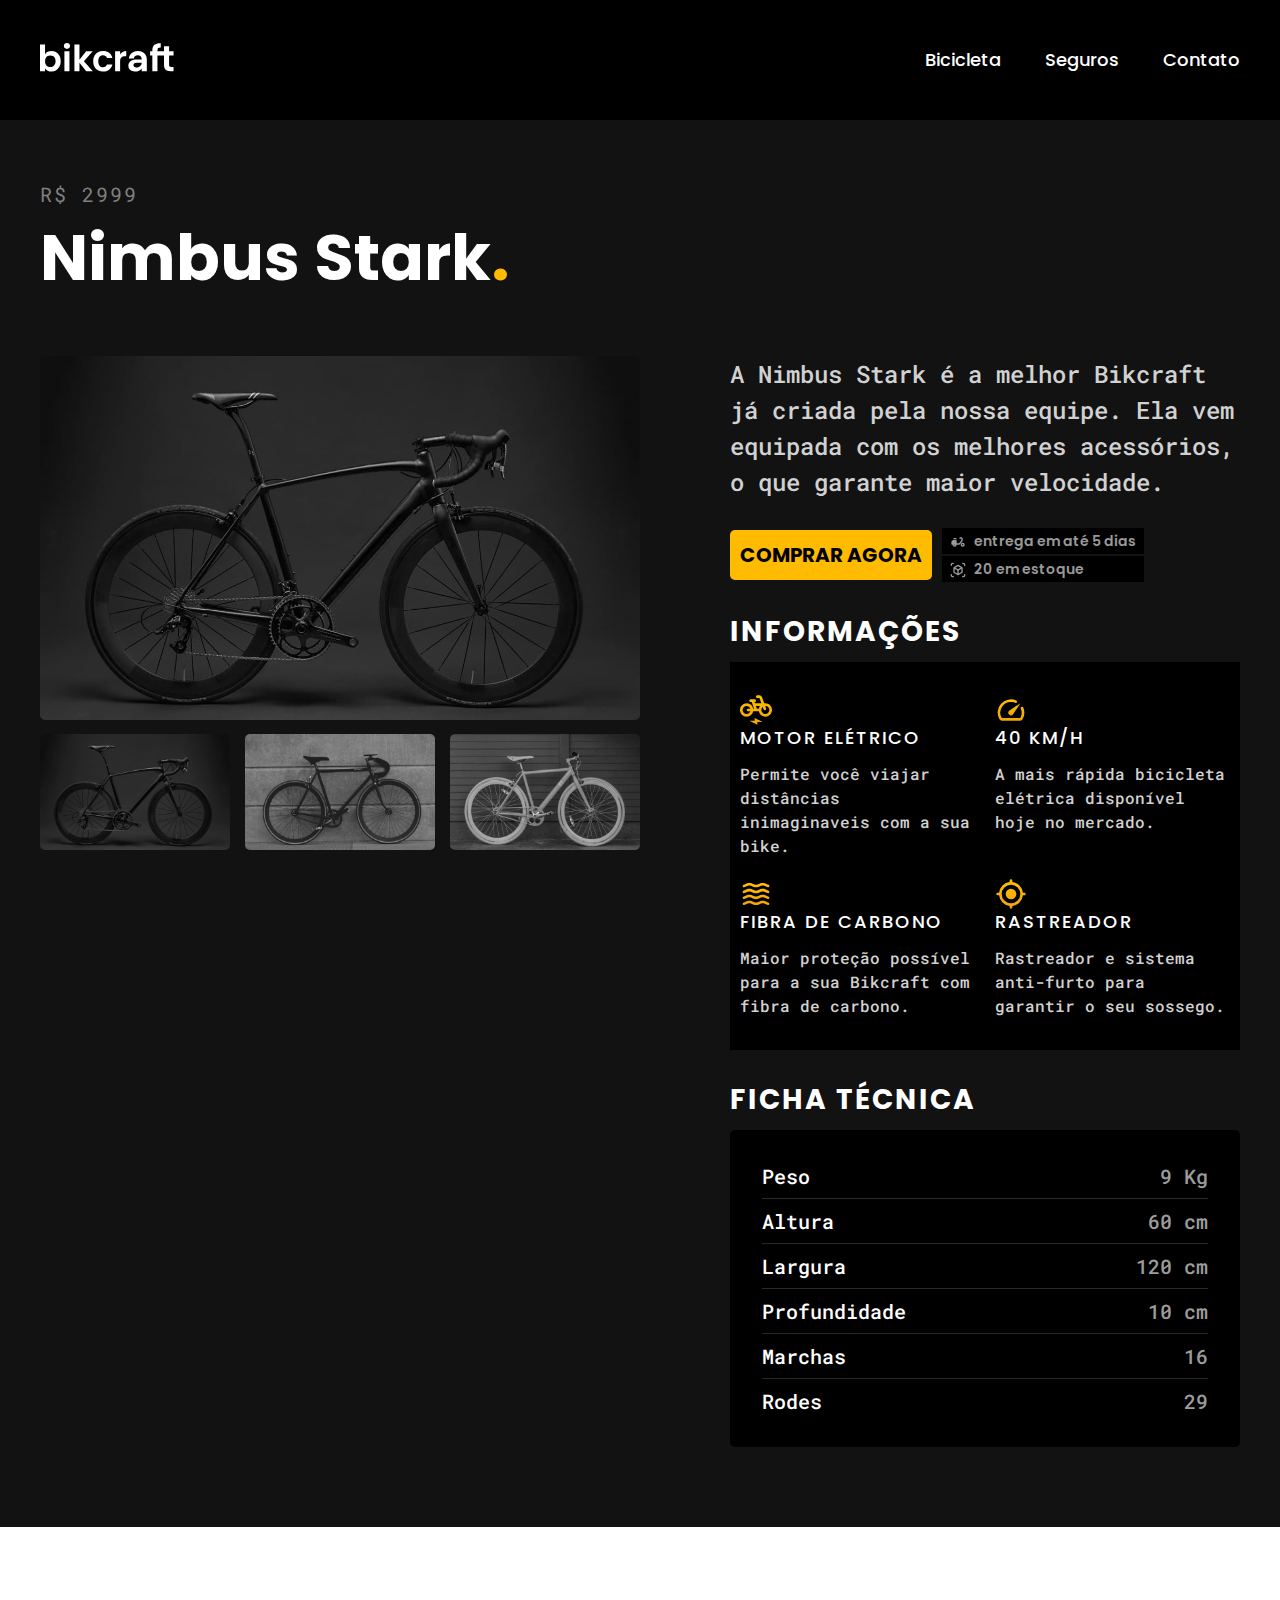
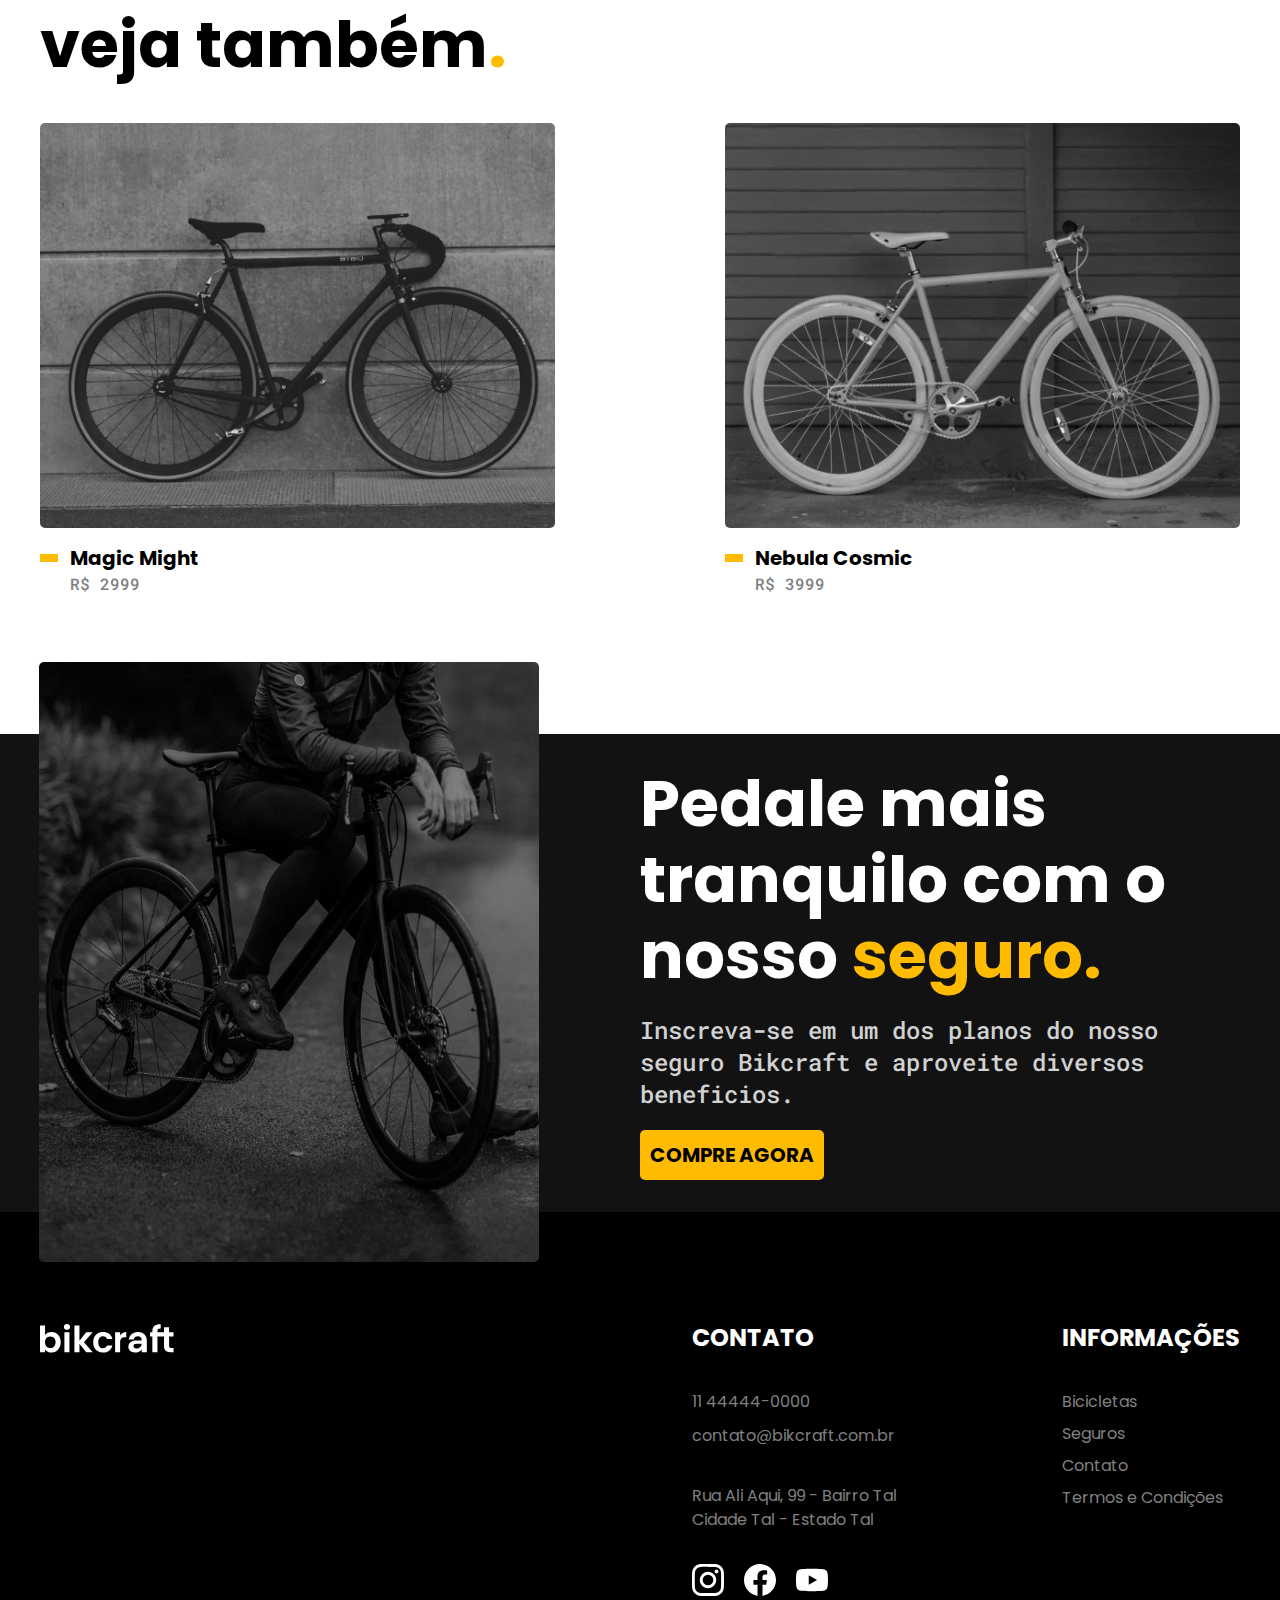
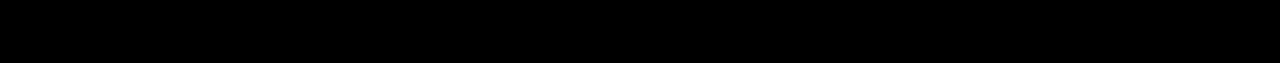
==== commit 5e2d7437: "updated proj: add gallery in bike-intern page" ====
--- a/bike-intern.html
+++ b/bike-intern.html
@@ -43,6 +43,22 @@
         <section class="gallery-description">
             <div class="__width">
                 <section class="gallery">
+
+                    <div class="pricipal">
+                        <img src="images/bicicletas/nimbus.jpg" alt="">
+                    </div>
+
+                    <div class="select">
+                        <div class="item">
+                            <img src="images/bicicletas/nimbus.jpg" alt="">
+                        </div>
+                        <div class="item">
+                            <img src="images/bicicletas/magic.jpg" alt="">
+                        </div>
+                        <div class="item">
+                            <img src="images/bicicletas/nebula.jpg" alt="">
+                        </div>
+                    </div>
 
                 </section>
                 <section class="description">
--- a/css/main.css
+++ b/css/main.css
@@ -259,10 +259,11 @@
 }
 
 .page-index .subheader p {
-  color: #d1d1d1;
   font-family: "Roboto Mono", monospace;
   font-size: 20px;
   line-height: 28px;
+  font-weight: 500;
+  color: #d1d1d1;
 }
 
 .page-index .subheader .__width {
@@ -372,9 +373,9 @@
   font-family: "Roboto Mono", monospace;
   font-size: 20px;
   line-height: 28px;
+  font-weight: 500;
+  color: #808080;
   text-transform: uppercase;
-  font-weight: 500;
-  color: #808080;
 }
 
 .page-index .diferentials .titles-sec {
@@ -398,8 +399,8 @@
   font-family: "Roboto Mono", monospace;
   font-size: 20px;
   line-height: 28px;
-  color: #ffffff;
-  font-weight: 500;
+  font-weight: 500;
+  color: #ffffff;
   margin: 44px 0 20px;
   width: 550px;
 }
@@ -443,10 +444,11 @@
 }
 
 .page-index .diferentials .content .technology p {
-  font-weight: 500;
   font-family: "Roboto Mono", monospace;
   font-size: 16px;
   line-height: 24px;
+  font-weight: 500;
+  color: #ffffff;
 }
 
 .page-index .diferentials .content .technology .electric span {
@@ -896,6 +898,37 @@
           justify-content: space-between;
 }
 
+.page-bike-intern .gallery-description .__width .gallery {
+  width: 600px;
+}
+
+.page-bike-intern .gallery-description .__width .gallery img {
+  width: 100%;
+  border-radius: 5px;
+}
+
+.page-bike-intern .gallery-description .__width .gallery .principal {
+  width: 600px;
+}
+
+.page-bike-intern .gallery-description .__width .gallery .select {
+  margin-top: 10px;
+  width: 100%;
+  display: -webkit-box;
+  display: -ms-flexbox;
+  display: flex;
+  -webkit-box-align: center;
+      -ms-flex-align: center;
+          align-items: center;
+  -webkit-box-pack: justify;
+      -ms-flex-pack: justify;
+          justify-content: space-between;
+}
+
+.page-bike-intern .gallery-description .__width .gallery .select .item {
+  width: 190px;
+}
+
 .page-bike-intern .gallery-description .__width .description {
   width: 510px;
 }
@@ -904,8 +937,8 @@
   font-family: "Roboto Mono", monospace;
   font-size: 24px;
   line-height: 36px;
+  font-weight: 500;
   color: #d1d1d1;
-  font-weight: 500;
 }
 
 .page-bike-intern .gallery-description .__width .description .components {
@@ -1278,8 +1311,8 @@
   font-family: "Roboto Mono", monospace;
   font-size: 16px;
   line-height: 20px;
+  font-weight: 500;
   color: #696969;
-  font-weight: 500;
 }
 
 .page-insurance .sec-insure .content .silver ul,
@@ -1298,12 +1331,11 @@
 
 .page-insurance .sec-insure .content .silver ul li,
 .page-insurance .sec-insure .content .gold ul li {
-  color: #ffffff;
-  font-weight: 500;
-  font-family: "Roboto Mono", monospace;
-  font-size: 20px;
+  font-family: "Roboto Mono", monospace;
+  font-size: 18px;
   line-height: 28px;
-  font-size: 18px;
+  font-weight: 500;
+  color: #ffffff;
 }
 
 .page-insurance .sec-insure .content .silver ul li::before,
@@ -1776,4 +1808,285 @@
   content: url("../../images/icones/horario.svg");
   height: 22px;
 }
+
+.page-budget {
+  background: #efebeb;
+}
+
+.page-budget .option-budget {
+  position: relative;
+  padding-bottom: 80px;
+}
+
+.page-budget .option-budget .back-black {
+  height: 70%;
+  background: #121212;
+  width: 100%;
+  position: absolute;
+  top: 0;
+  z-index: -1;
+}
+
+.page-budget .option-budget .__width {
+  display: -webkit-box;
+  display: -ms-flexbox;
+  display: flex;
+}
+
+.page-budget .option-budget .__width .option-prod {
+  padding: 45px 40px;
+  background: #000000;
+  border-radius: 5px 0 0 5px;
+  -webkit-box-shadow: -2px 5px 14px 0px rgba(0, 0, 0, 0.49);
+          box-shadow: -2px 5px 14px 0px rgba(0, 0, 0, 0.49);
+}
+
+.page-budget .option-budget .__width .option-prod .legend {
+  font-family: "Poppins", sans-serif;
+  font-weight: 700;
+  font-size: 18px;
+  line-height: 24px;
+  color: #c4c4c4;
+  font-weight: 500;
+  text-transform: uppercase;
+  letter-spacing: 2px;
+  display: -webkit-box;
+  display: -ms-flexbox;
+  display: flex;
+  -webkit-box-align: center;
+      -ms-flex-align: center;
+          align-items: center;
+  gap: 8px;
+}
+
+.page-budget .option-budget .__width .option-prod .legend::before {
+  content: "";
+  width: 15px;
+  height: 5px;
+  background: #ffbb00;
+  border-radius: 5px;
+}
+
+.page-budget .option-budget .__width .option-prod a {
+  font-family: "Roboto Mono", monospace;
+  font-size: 18px;
+  line-height: 28px;
+  color: #9c9c9c;
+  font-weight: 500;
+  display: block;
+}
+
+.page-budget .option-budget .__width .option-prod .street {
+  margin: 35px 0 20px;
+  width: 150px;
+  display: -webkit-box;
+  display: -ms-flexbox;
+  display: flex;
+  gap: 8px;
+  position: relative;
+  margin-left: 30px;
+}
+
+.page-budget .option-budget .__width .option-prod .street::before {
+  content: url("../../images/icones/local.svg");
+  height: 32px;
+  margin-top: 2px;
+  position: absolute;
+  right: 160px;
+  top: 5px;
+}
+
+.page-budget .option-budget .__width .option-prod .email {
+  display: -webkit-box;
+  display: -ms-flexbox;
+  display: flex;
+  -webkit-box-orient: vertical;
+  -webkit-box-direction: normal;
+      -ms-flex-direction: column;
+          flex-direction: column;
+  gap: 8px;
+  position: relative;
+  margin-left: 30px;
+}
+
+.page-budget .option-budget .__width .option-prod .email::before {
+  content: url("../../images/icones/email.svg");
+  height: 32px;
+  margin-top: 2px;
+  position: absolute;
+  right: 230px;
+  top: 5px;
+}
+
+.page-budget .option-budget .__width .option-prod .phone {
+  margin: 20px 0 24px;
+  position: relative;
+  margin-left: 30px;
+}
+
+.page-budget .option-budget .__width .option-prod .phone::before {
+  content: url("../../images/icones/telefone.svg");
+  height: 32px;
+  margin-top: 2px;
+  position: absolute;
+  right: 230px;
+  top: 3px;
+}
+
+.page-budget .option-budget .__width .option-prod .social-media {
+  display: -webkit-box;
+  display: -ms-flexbox;
+  display: flex;
+  gap: 30px;
+}
+
+.page-budget .option-budget .__width .form-budget {
+  padding: 45px 40px;
+  background: #ffffff;
+  width: 700px;
+  border-radius: 0 5px 5px 0;
+  -webkit-box-shadow: 2px 5px 14px 0px rgba(0, 0, 0, 0.49);
+          box-shadow: 2px 5px 14px 0px rgba(0, 0, 0, 0.49);
+}
+
+.page-budget .option-budget .__width .form-budget form {
+  width: 100%;
+}
+
+.page-budget .option-budget .__width .form-budget form label {
+  font-family: "Roboto Mono", monospace;
+  font-size: 18px;
+  line-height: 28px;
+  font-weight: 600;
+}
+
+.page-budget .option-budget .__width .form-budget form input {
+  height: 50px;
+  background: #d1d1d1;
+  border-radius: 5px;
+  border: none;
+  padding: 16px;
+  font-weight: 600;
+  font-family: "Roboto Mono", monospace;
+  font-size: 16px;
+  line-height: 24px;
+}
+
+.page-budget .option-budget .__width .form-budget form .data-person .fullname {
+  width: 100%;
+  display: -webkit-box;
+  display: -ms-flexbox;
+  display: flex;
+  -webkit-box-pack: justify;
+      -ms-flex-pack: justify;
+          justify-content: space-between;
+  gap: 20px;
+  margin-bottom: 20px;
+}
+
+.page-budget .option-budget .__width .form-budget form .data-person .fullname .name,
+.page-budget .option-budget .__width .form-budget form .data-person .fullname .last_name {
+  display: -webkit-box;
+  display: -ms-flexbox;
+  display: flex;
+  -webkit-box-orient: vertical;
+  -webkit-box-direction: normal;
+      -ms-flex-direction: column;
+          flex-direction: column;
+  gap: 8px;
+}
+
+.page-budget .option-budget .__width .form-budget form .data-person .fullname input {
+  width: 300px;
+}
+
+.page-budget .option-budget .__width .form-budget form .data-person .email,
+.page-budget .option-budget .__width .form-budget form .data-person .cpf,
+.page-budget .option-budget .__width .form-budget form .data-person .message {
+  display: -webkit-box;
+  display: -ms-flexbox;
+  display: flex;
+  -webkit-box-orient: vertical;
+  -webkit-box-direction: normal;
+      -ms-flex-direction: column;
+          flex-direction: column;
+  gap: 8px;
+}
+
+.page-budget .option-budget .__width .form-budget form .data-person .cpf {
+  margin-bottom: 20px;
+}
+
+.page-budget .option-budget .__width .form-budget form .data-delivery {
+  width: 100%;
+  margin: 40px 0;
+}
+
+.page-budget .option-budget .__width .form-budget form .data-delivery input {
+  width: 300px;
+}
+
+.page-budget .option-budget .__width .form-budget form .data-delivery .box {
+  display: -webkit-box;
+  display: -ms-flexbox;
+  display: flex;
+  -webkit-box-pack: justify;
+      -ms-flex-pack: justify;
+          justify-content: space-between;
+  margin-top: 20px;
+}
+
+.page-budget .option-budget .__width .form-budget form .data-delivery .box:first-child {
+  margin-top: 0;
+}
+
+.page-budget .option-budget .__width .form-budget form .data-delivery .box .field {
+  display: -webkit-box;
+  display: -ms-flexbox;
+  display: flex;
+  -webkit-box-orient: vertical;
+  -webkit-box-direction: normal;
+      -ms-flex-direction: column;
+          flex-direction: column;
+  gap: 8px;
+}
+
+.page-budget .option-budget .__width .form-budget form .btn {
+  background: #ca9700;
+}
+
+.page-terms-condition article {
+  padding: 80px 0;
+}
+
+.page-terms-condition article .content-term {
+  margin-top: 40px;
+}
+
+.page-terms-condition article .content-term:first-child {
+  margin-top: 0;
+}
+
+.page-terms-condition article .content-term .title {
+  font-family: "Poppins", sans-serif;
+  font-size: 18px;
+  line-height: 28px;
+  font-weight: 600;
+  color: #121212;
+  margin-bottom: 12px;
+}
+
+.page-terms-condition article .content-term p {
+  font-family: "Roboto Mono", monospace;
+  font-size: 16px;
+  line-height: 24px;
+  font-weight: 500;
+  color: #000000;
+  margin-bottom: 12px;
+  width: 700px;
+}
+
+.page-terms-condition article .content-term p:last-child {
+  margin-bottom: 0;
+}
 /*# sourceMappingURL=main.css.map */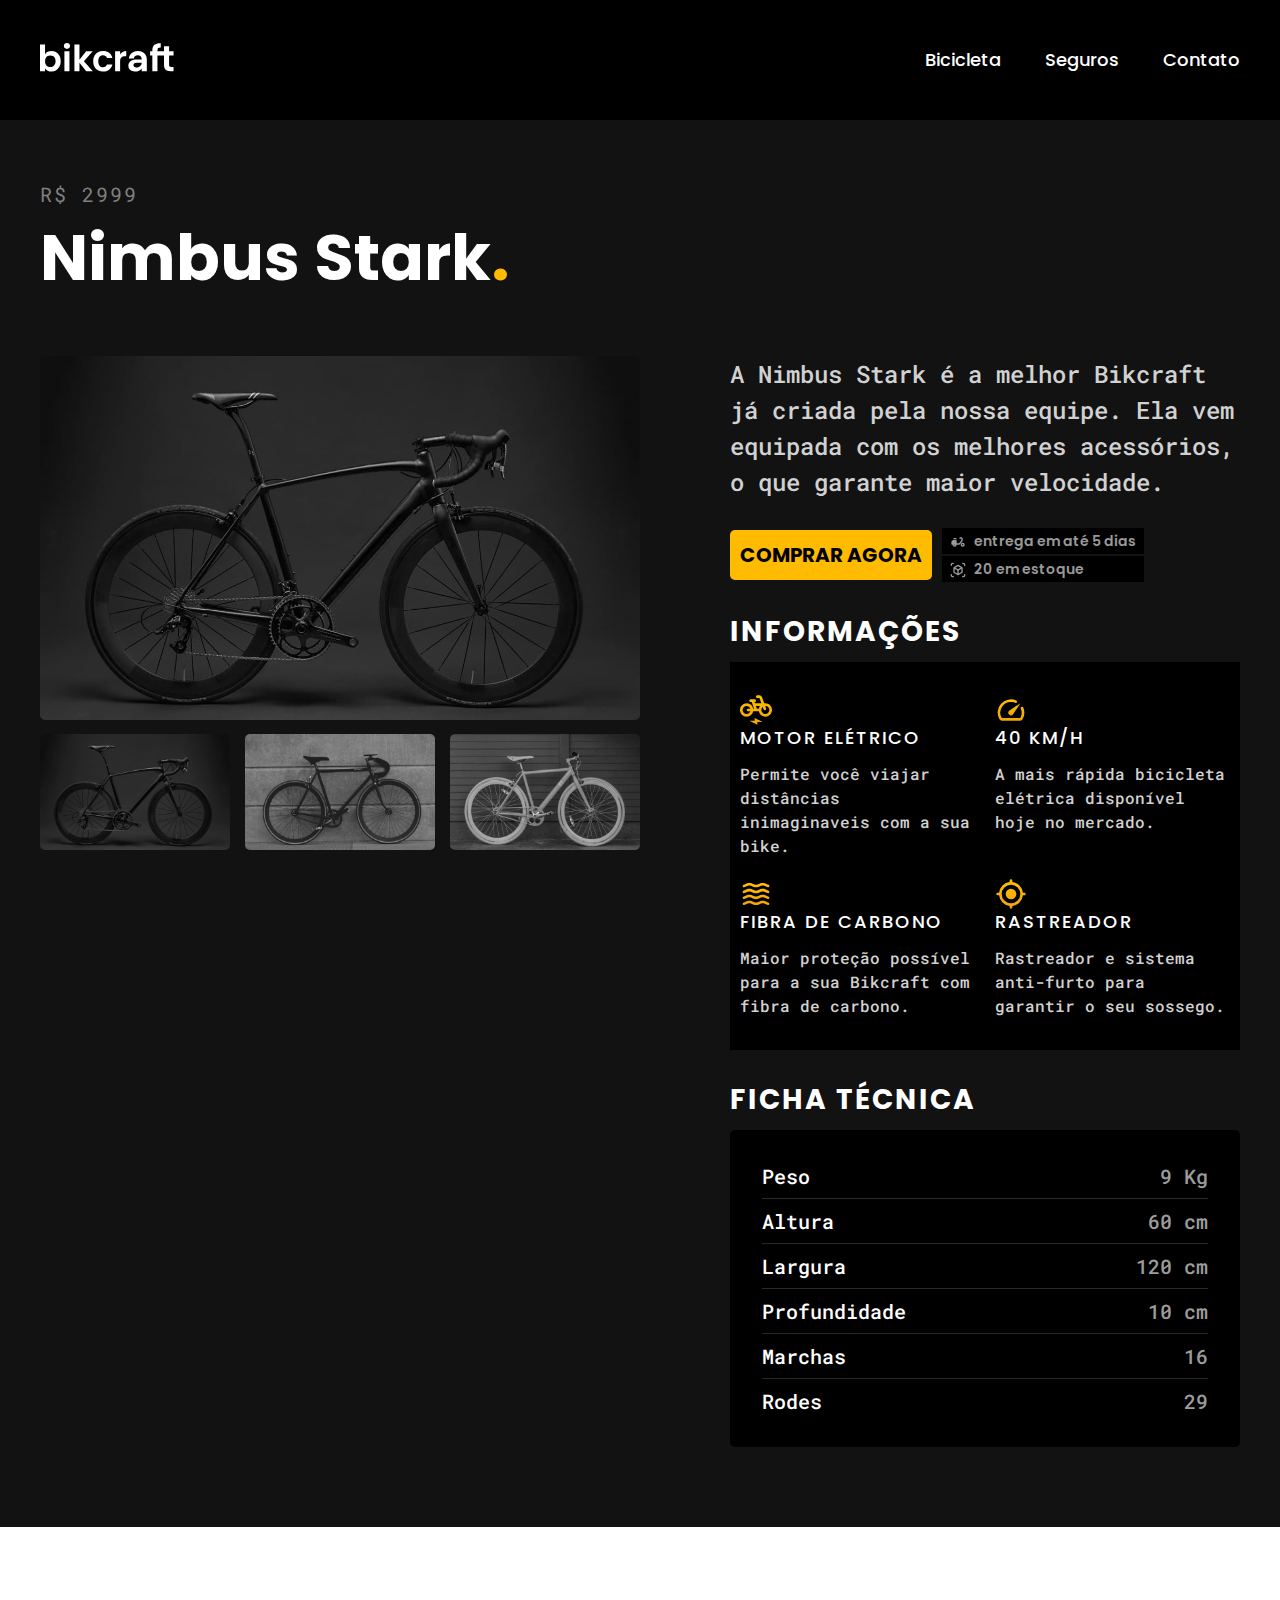
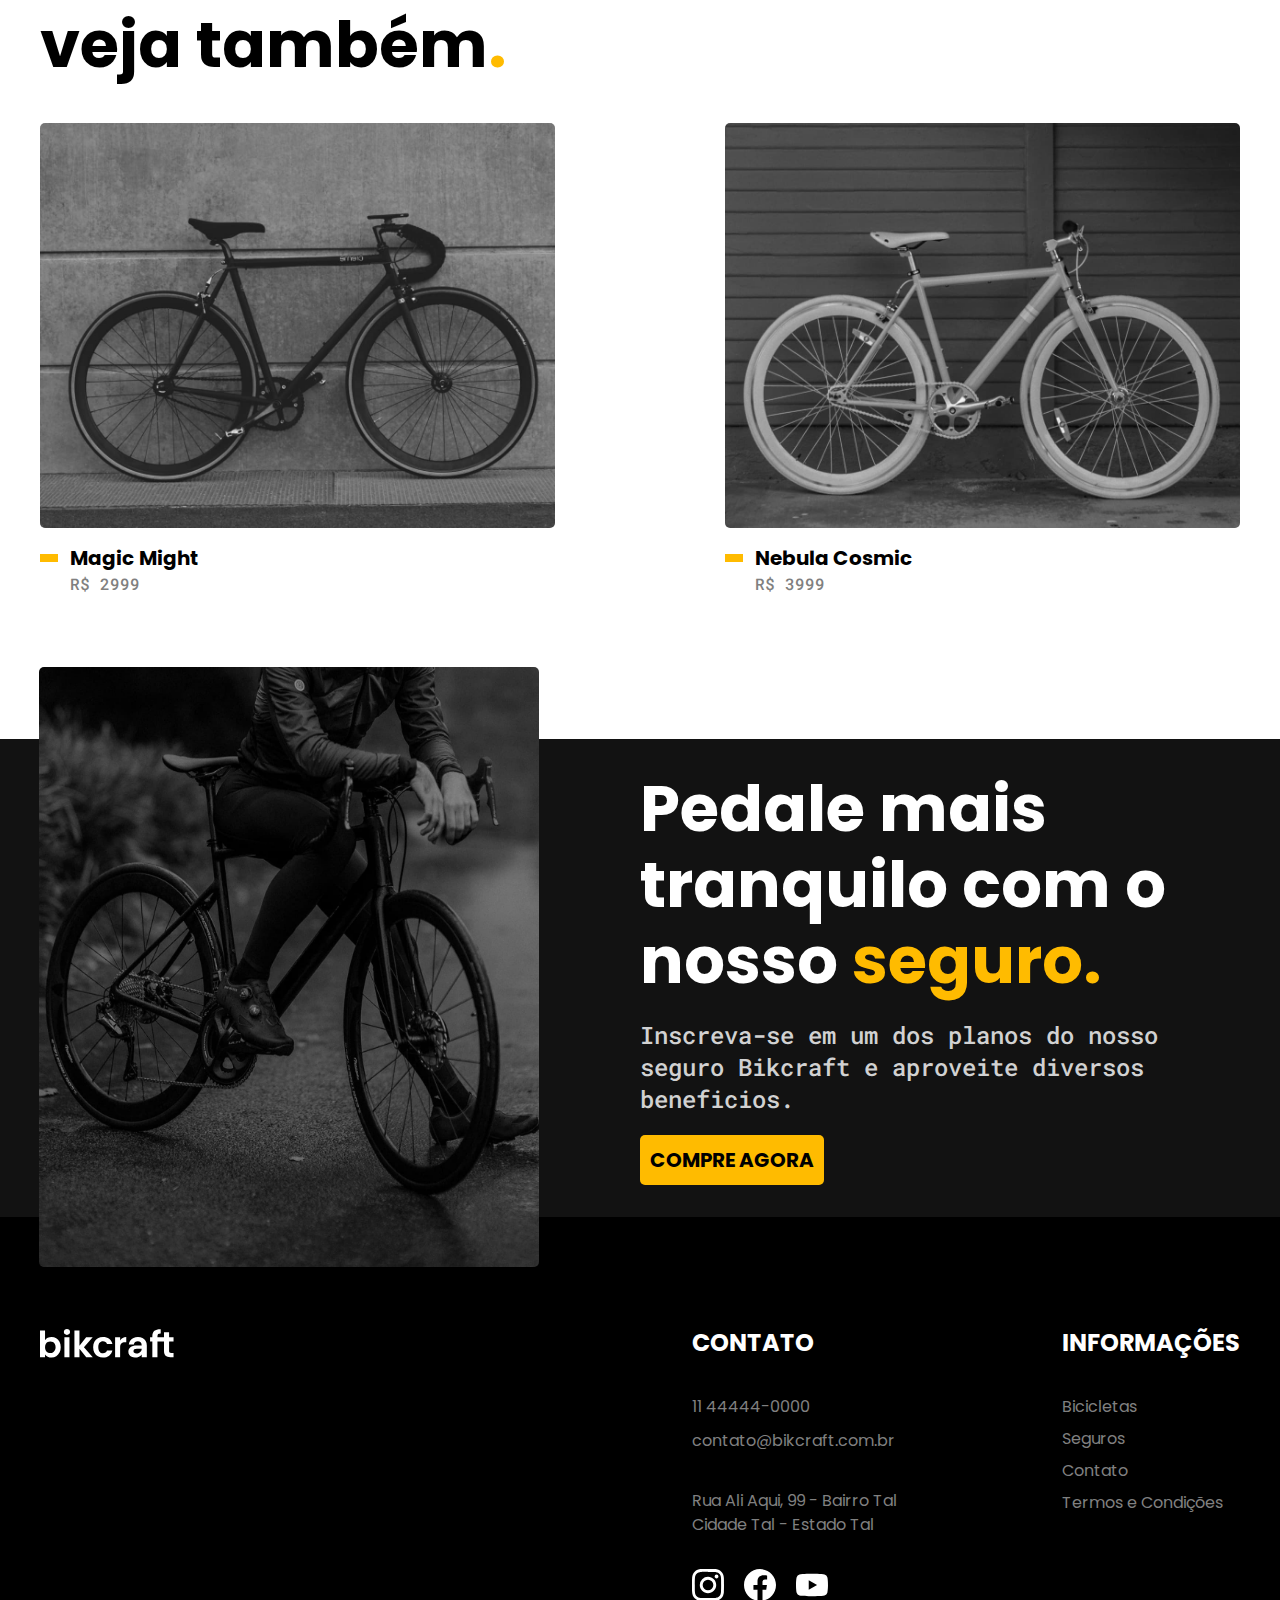
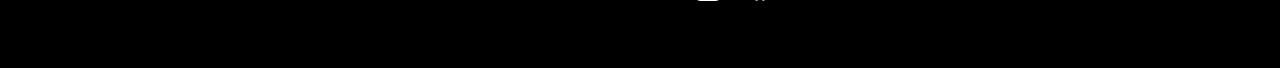
==== commit f637167d: "updated project" ====
--- a/bike-intern.html
+++ b/bike-intern.html
@@ -25,7 +25,7 @@
 
 
             <nav>
-                <a href="">Bicicleta</a>
+                <a href="bikes.html">Bicicleta</a>
                 <a href="insurance.html">Seguros</a>
                 <a href="contact.html">Contato</a>
             </nav>
@@ -131,23 +131,23 @@
                 <h2 class="titles-sec">veja também<span>.</span></h2>
 
                 <section class="box-bike">
-                    <div class="card">
+                    <a href="bike-intern.html" class="card">
                         <img src="images/bicicleta/nimbus2.jpg" alt="">
                         <div class="info-bike">
                             <span class="legend">Magic Might</span>
                             <span class="price">R$ 2999</span>
                         </div>
 
-                    </div>
-
-                    <div class="card">
+                    </a>
+
+                    <a href="bike-intern.html" class="card">
                         <img src="images/bicicleta/nimbus3.jpg" alt="">
                         <div class="info-bike">
                             <span class="legend">Nebula Cosmic</span>
                             <span class="price">R$ 3999</span>
                         </div>
 
-                    </div>
+                    </a>
                 </section>
             </div>
         </section>
@@ -163,7 +163,7 @@
 
                         <p>Inscreva-se em um dos planos do nosso seguro Bikcraft e aproveite diversos beneficios.</p>
 
-                        <a href="" class="btn">Compre agora</a>
+                        <a href="insurance.html" class="btn">Compre agora</a>
                     </div>
 
                 </div>
@@ -202,10 +202,10 @@
                 </section>
                 <section class="informations">
                     <span>informações</span>
-                    <a href="">Bicicletas</a>
+                    <a href="bikes.html">Bicicletas</a>
                     <a href="insurance.html">Seguros</a>
                     <a href="contact.html">Contato</a>
-                    <a href="">Termos e Condições</a>
+                    <a href="terms-conditions.html">Termos e Condições</a>
                 </section>
             </section>
 
--- a/css/main.css
+++ b/css/main.css
@@ -316,6 +316,11 @@
 
 .page-index .prod-bikes .bikes .card {
   width: 515px;
+  padding-bottom: 5px;
+}
+
+.page-index .prod-bikes .bikes .card:hover {
+  background: #f8f7f7;
 }
 
 .page-index .prod-bikes .bikes .card img {
@@ -1140,6 +1145,12 @@
 
 .page-bike-intern .see-too .box-bike .card {
   width: 515px;
+  border-radius: 5px;
+  padding-bottom: 5px;
+}
+
+.page-bike-intern .see-too .box-bike .card:hover {
+  background: #f8f7f7;
 }
 
 .page-bike-intern .see-too .box-bike .card img {
@@ -1827,27 +1838,48 @@
   z-index: -1;
 }
 
-.page-budget .option-budget .__width {
-  display: -webkit-box;
-  display: -ms-flexbox;
-  display: flex;
-}
-
-.page-budget .option-budget .__width .option-prod {
-  padding: 45px 40px;
+.page-budget .option-budget .__width .form-budget {
+  display: -ms-grid;
+  display: grid;
+  -ms-grid-columns: 40% 60%;
+      grid-template-columns: 40% 60%;
+  width: 100%;
+}
+
+.page-budget .option-budget .__width .form-budget .products {
+  padding: 45px;
+  width: 100%;
   background: #000000;
   border-radius: 5px 0 0 5px;
   -webkit-box-shadow: -2px 5px 14px 0px rgba(0, 0, 0, 0.49);
           box-shadow: -2px 5px 14px 0px rgba(0, 0, 0, 0.49);
-}
-
-.page-budget .option-budget .__width .option-prod .legend {
-  font-family: "Poppins", sans-serif;
-  font-weight: 700;
+  display: -webkit-box;
+  display: -ms-flexbox;
+  display: flex;
+  -webkit-box-orient: vertical;
+  -webkit-box-direction: normal;
+      -ms-flex-direction: column;
+          flex-direction: column;
+}
+
+.page-budget .option-budget .__width .form-budget .products input[type="radio"] {
+  opacity: 0;
+  position: absolute;
+  pointer-events: none;
+}
+
+.page-budget .option-budget .__width .form-budget .products input[type="radio"]:checked + label::before {
+  border-color: #3d3d3d;
+  -webkit-box-shadow: inset 0 0 0 3px #ffffff, inset 0 0 0 6px #3d3d3d;
+          box-shadow: inset 0 0 0 3px #ffffff, inset 0 0 0 6px #3d3d3d;
+}
+
+.page-budget .option-budget .__width .form-budget .products .legend {
+  font-family: "Poppins", sans-serif;
   font-size: 18px;
   line-height: 24px;
+  font-weight: 500;
   color: #c4c4c4;
-  font-weight: 500;
   text-transform: uppercase;
   letter-spacing: 2px;
   display: -webkit-box;
@@ -1859,7 +1891,7 @@
   gap: 8px;
 }
 
-.page-budget .option-budget .__width .option-prod .legend::before {
+.page-budget .option-budget .__width .form-budget .products .legend::before {
   content: "";
   width: 15px;
   height: 5px;
@@ -1867,100 +1899,223 @@
   border-radius: 5px;
 }
 
-.page-budget .option-budget .__width .option-prod a {
-  font-family: "Roboto Mono", monospace;
-  font-size: 18px;
-  line-height: 28px;
-  color: #9c9c9c;
-  font-weight: 500;
+.page-budget .option-budget .__width .form-budget .products label {
+  font-family: "Poppins", sans-serif;
+  font-size: 16px;
+  line-height: 24px;
+  font-weight: 600;
+  color: #ffffff;
+  background: #3d3d3d;
+  padding: 12px 24px;
+  border-radius: 5px;
+  cursor: pointer;
+  border: 1px solid #000000;
+}
+
+.page-budget .option-budget .__width .form-budget .products label::before {
+  content: "";
+  border: 1px solid #ffffff;
+  width: 12px;
+  height: 12px;
+  border-radius: 50%;
+  margin-right: 8px;
+  display: inline-block;
+  -webkit-box-sizing: border-box;
+          box-sizing: border-box;
+}
+
+.page-budget .option-budget .__width .form-budget .products label:hover {
+  background: #535353;
+  -webkit-transition: 0.7s ease;
+  transition: 0.7s ease;
+}
+
+.page-budget .option-budget .__width .form-budget .products .select {
+  margin-top: 40px;
+}
+
+.page-budget .option-budget .__width .form-budget .products .select #bikcraft:checked + label,
+.page-budget .option-budget .__width .form-budget .products .select #insurance:checked + label {
+  background: #ffffff;
+  color: #000000;
+  border: 1px solid #ffbb00;
+}
+
+.page-budget .option-budget .__width .form-budget .products .select #bikcraft:checked ~ .product .bikcraft,
+.page-budget .option-budget .__width .form-budget .products .select #insurance:checked ~ .product .insurance {
   display: block;
 }
 
-.page-budget .option-budget .__width .option-prod .street {
-  margin: 35px 0 20px;
-  width: 150px;
-  display: -webkit-box;
-  display: -ms-flexbox;
-  display: flex;
+.page-budget .option-budget .__width .form-budget .products .product {
+  margin-top: 60px;
+  display: block;
+}
+
+.page-budget .option-budget .__width .form-budget .products .product label {
+  display: block;
+  height: -webkit-fit-content;
+  height: -moz-fit-content;
+  height: fit-content;
+}
+
+.page-budget .option-budget .__width .form-budget .products .product .bikcraft,
+.page-budget .option-budget .__width .form-budget .products .product .insurance {
+  display: none;
+}
+
+.page-budget .option-budget .__width .form-budget .products .product .bikcraft label {
+  width: 350px;
+  border-bottom: 0;
+}
+
+.page-budget .option-budget .__width .form-budget .products .product .bikcraft .legend {
+  margin-bottom: 20px;
+}
+
+.page-budget .option-budget .__width .form-budget .products .product .bikcraft .bike:nth-of-type(2) {
+  margin-block: 12px;
+}
+
+.page-budget .option-budget .__width .form-budget .products .product .bikcraft .bike span {
+  color: #ffffff;
+  text-align: right;
+}
+
+.page-budget .option-budget .__width .form-budget .products .product .bikcraft .bike label {
+  display: -ms-grid;
+  display: grid;
+  -ms-grid-columns: auto 1fr auto;
+      grid-template-columns: auto 1fr auto;
+  -webkit-box-align: center;
+      -ms-flex-align: center;
+          align-items: center;
+}
+
+.page-budget .option-budget .__width .form-budget .products .product .bikcraft .bike label span {
+  display: none;
+  color: #3d3d3d;
+}
+
+.page-budget .option-budget .__width .form-budget .products .product .bikcraft .bike .content {
+  border: 1px solid #000000;
+  border-top: 0;
+  display: -webkit-box;
+  display: -ms-flexbox;
+  display: flex;
+  -webkit-box-align: center;
+      -ms-flex-align: center;
+          align-items: center;
+  -webkit-box-pack: justify;
+      -ms-flex-pack: justify;
+          justify-content: space-between;
+  background: #ffffff;
+  width: 350px;
+  padding: 12px;
+  border-radius: 0 0 5px 5px;
+  display: none;
+}
+
+.page-budget .option-budget .__width .form-budget .products .product .bikcraft .bike .content ul {
+  list-style: none;
+  padding-left: 30px;
+}
+
+.page-budget .option-budget .__width .form-budget .products .product .bikcraft .bike .content ul li {
+  display: -webkit-box;
+  display: -ms-flexbox;
+  display: flex;
+  -webkit-box-align: center;
+      -ms-flex-align: center;
+          align-items: center;
   gap: 8px;
-  position: relative;
-  margin-left: 30px;
-}
-
-.page-budget .option-budget .__width .option-prod .street::before {
-  content: url("../../images/icones/local.svg");
-  height: 32px;
-  margin-top: 2px;
-  position: absolute;
-  right: 160px;
-  top: 5px;
-}
-
-.page-budget .option-budget .__width .option-prod .email {
-  display: -webkit-box;
-  display: -ms-flexbox;
-  display: flex;
-  -webkit-box-orient: vertical;
-  -webkit-box-direction: normal;
-      -ms-flex-direction: column;
-          flex-direction: column;
-  gap: 8px;
-  position: relative;
-  margin-left: 30px;
-}
-
-.page-budget .option-budget .__width .option-prod .email::before {
-  content: url("../../images/icones/email.svg");
-  height: 32px;
-  margin-top: 2px;
-  position: absolute;
-  right: 230px;
-  top: 5px;
-}
-
-.page-budget .option-budget .__width .option-prod .phone {
-  margin: 20px 0 24px;
-  position: relative;
-  margin-left: 30px;
-}
-
-.page-budget .option-budget .__width .option-prod .phone::before {
-  content: url("../../images/icones/telefone.svg");
-  height: 32px;
-  margin-top: 2px;
-  position: absolute;
-  right: 230px;
-  top: 3px;
-}
-
-.page-budget .option-budget .__width .option-prod .social-media {
-  display: -webkit-box;
-  display: -ms-flexbox;
-  display: flex;
-  gap: 30px;
-}
-
-.page-budget .option-budget .__width .form-budget {
-  padding: 45px 40px;
+  margin-top: 8px;
+}
+
+.page-budget .option-budget .__width .form-budget .products .product .bikcraft .bike .content ul li:first-child {
+  margin-top: 0;
+}
+
+.page-budget .option-budget .__width .form-budget .products .product .bikcraft .bike .content ul li img {
+  width: 22px;
+}
+
+.page-budget .option-budget .__width .form-budget .products .product .bikcraft .bike .content ul li span {
+  font-family: "Poppins", sans-serif;
+  font-size: 14px;
+  line-height: 20px;
+  font-weight: 500;
+  color: #000000;
+}
+
+.page-budget .option-budget .__width .form-budget .products .product .bikcraft .bike .content img {
+  width: 100px;
+  border-radius: 5px;
+}
+
+.page-budget .option-budget .__width .form-budget .products .product .bikcraft .bike #nimbus:checked + label,
+.page-budget .option-budget .__width .form-budget .products .product .bikcraft .bike #magic:checked + label,
+.page-budget .option-budget .__width .form-budget .products .product .bikcraft .bike #nebula:checked + label {
+  border-radius: 5px 5px 0 0;
   background: #ffffff;
-  width: 700px;
+  border: 1px solid #ffbb00;
+  border-bottom: 0;
+  color: #3d3d3d;
+}
+
+.page-budget .option-budget .__width .form-budget .products .product .bikcraft .bike #nimbus:checked + label span,
+.page-budget .option-budget .__width .form-budget .products .product .bikcraft .bike #magic:checked + label span,
+.page-budget .option-budget .__width .form-budget .products .product .bikcraft .bike #nebula:checked + label span {
+  display: block;
+}
+
+.page-budget .option-budget .__width .form-budget .products .product .bikcraft .bike #nimbus:checked + label + .content,
+.page-budget .option-budget .__width .form-budget .products .product .bikcraft .bike #magic:checked + label + .content,
+.page-budget .option-budget .__width .form-budget .products .product .bikcraft .bike #nebula:checked + label + .content {
+  display: -webkit-box;
+  display: -ms-flexbox;
+  display: flex;
+  border: 1px solid #ffbb00;
+  border-top: 0;
+}
+
+.page-budget .option-budget .__width .form-budget .products .product .insurance label {
+  width: 115px;
+  border: 1px solid #000000;
+}
+
+.page-budget .option-budget .__width .form-budget .products .product .insurance .legend {
+  margin-bottom: 20px;
+}
+
+.page-budget .option-budget .__width .form-budget .products .product .insurance .insu {
+  display: -webkit-inline-box;
+  display: -ms-inline-flexbox;
+  display: inline-flex;
+}
+
+.page-budget .option-budget .__width .form-budget .products .product .insurance .insu #silver:checked + label,
+.page-budget .option-budget .__width .form-budget .products .product .insurance .insu #gold:checked + label {
+  background: #ffffff;
+  color: #000000;
+  border-color: #ffbb00;
+}
+
+.page-budget .option-budget .__width .form-budget .data-user {
+  padding: 40px;
+  background: #ffffff;
   border-radius: 0 5px 5px 0;
   -webkit-box-shadow: 2px 5px 14px 0px rgba(0, 0, 0, 0.49);
           box-shadow: 2px 5px 14px 0px rgba(0, 0, 0, 0.49);
 }
 
-.page-budget .option-budget .__width .form-budget form {
-  width: 100%;
-}
-
-.page-budget .option-budget .__width .form-budget form label {
+.page-budget .option-budget .__width .form-budget .data-user label {
   font-family: "Roboto Mono", monospace;
   font-size: 18px;
   line-height: 28px;
   font-weight: 600;
 }
 
-.page-budget .option-budget .__width .form-budget form input {
+.page-budget .option-budget .__width .form-budget .data-user input {
   height: 50px;
   background: #d1d1d1;
   border-radius: 5px;
@@ -1972,7 +2127,7 @@
   line-height: 24px;
 }
 
-.page-budget .option-budget .__width .form-budget form .data-person .fullname {
+.page-budget .option-budget .__width .form-budget .data-user .data-person .fullname {
   width: 100%;
   display: -webkit-box;
   display: -ms-flexbox;
@@ -1984,8 +2139,8 @@
   margin-bottom: 20px;
 }
 
-.page-budget .option-budget .__width .form-budget form .data-person .fullname .name,
-.page-budget .option-budget .__width .form-budget form .data-person .fullname .last_name {
+.page-budget .option-budget .__width .form-budget .data-user .data-person .fullname .name,
+.page-budget .option-budget .__width .form-budget .data-user .data-person .fullname .last_name {
   display: -webkit-box;
   display: -ms-flexbox;
   display: flex;
@@ -1996,13 +2151,13 @@
   gap: 8px;
 }
 
-.page-budget .option-budget .__width .form-budget form .data-person .fullname input {
+.page-budget .option-budget .__width .form-budget .data-user .data-person .fullname input {
   width: 300px;
 }
 
-.page-budget .option-budget .__width .form-budget form .data-person .email,
-.page-budget .option-budget .__width .form-budget form .data-person .cpf,
-.page-budget .option-budget .__width .form-budget form .data-person .message {
+.page-budget .option-budget .__width .form-budget .data-user .data-person .email,
+.page-budget .option-budget .__width .form-budget .data-user .data-person .cpf,
+.page-budget .option-budget .__width .form-budget .data-user .data-person .message {
   display: -webkit-box;
   display: -ms-flexbox;
   display: flex;
@@ -2013,20 +2168,20 @@
   gap: 8px;
 }
 
-.page-budget .option-budget .__width .form-budget form .data-person .cpf {
+.page-budget .option-budget .__width .form-budget .data-user .data-person .cpf {
   margin-bottom: 20px;
 }
 
-.page-budget .option-budget .__width .form-budget form .data-delivery {
+.page-budget .option-budget .__width .form-budget .data-user .data-delivery {
   width: 100%;
   margin: 40px 0;
 }
 
-.page-budget .option-budget .__width .form-budget form .data-delivery input {
+.page-budget .option-budget .__width .form-budget .data-user .data-delivery input {
   width: 300px;
 }
 
-.page-budget .option-budget .__width .form-budget form .data-delivery .box {
+.page-budget .option-budget .__width .form-budget .data-user .data-delivery .box {
   display: -webkit-box;
   display: -ms-flexbox;
   display: flex;
@@ -2036,11 +2191,11 @@
   margin-top: 20px;
 }
 
-.page-budget .option-budget .__width .form-budget form .data-delivery .box:first-child {
+.page-budget .option-budget .__width .form-budget .data-user .data-delivery .box:first-child {
   margin-top: 0;
 }
 
-.page-budget .option-budget .__width .form-budget form .data-delivery .box .field {
+.page-budget .option-budget .__width .form-budget .data-user .data-delivery .box .field {
   display: -webkit-box;
   display: -ms-flexbox;
   display: flex;
@@ -2051,8 +2206,52 @@
   gap: 8px;
 }
 
-.page-budget .option-budget .__width .form-budget form .btn {
+.page-budget .option-budget .__width .form-budget .data-user input[type="checkbox"] {
+  opacity: 0;
+  position: absolute;
+  pointer-events: none;
+}
+
+.page-budget .option-budget .__width .form-budget .data-user input[type="checkbox"]:checked + label::before {
+  border-radius: 5px;
+  background: #3d3d3d;
+  border: 2px solid #ffbb00;
+}
+
+.page-budget .option-budget .__width .form-budget .data-user .term {
+  font-family: "Roboto Mono", monospace;
+  font-size: 18px;
+  line-height: 28px;
+  font-weight: 500;
+  color: #000000;
+}
+
+.page-budget .option-budget .__width .form-budget .data-user .term a {
+  color: #ffbb00;
+  font-weight: 700;
+}
+
+.page-budget .option-budget .__width .form-budget .data-user .term a:hover {
+  text-decoration: underline;
+}
+
+.page-budget .option-budget .__width .form-budget .data-user .term::before {
+  content: "";
+  width: 24px;
+  height: 24px;
+  -webkit-box-sizing: border-box;
+          box-sizing: border-box;
+  border-radius: 5px;
+  border: 1px solid #000000;
+  display: inline-block;
+  position: relative;
+  top: 5px;
+  margin-right: 5px;
+}
+
+.page-budget .option-budget .__width .form-budget .data-user .btn {
   background: #ca9700;
+  margin-top: 40px;
 }
 
 .page-terms-condition article {
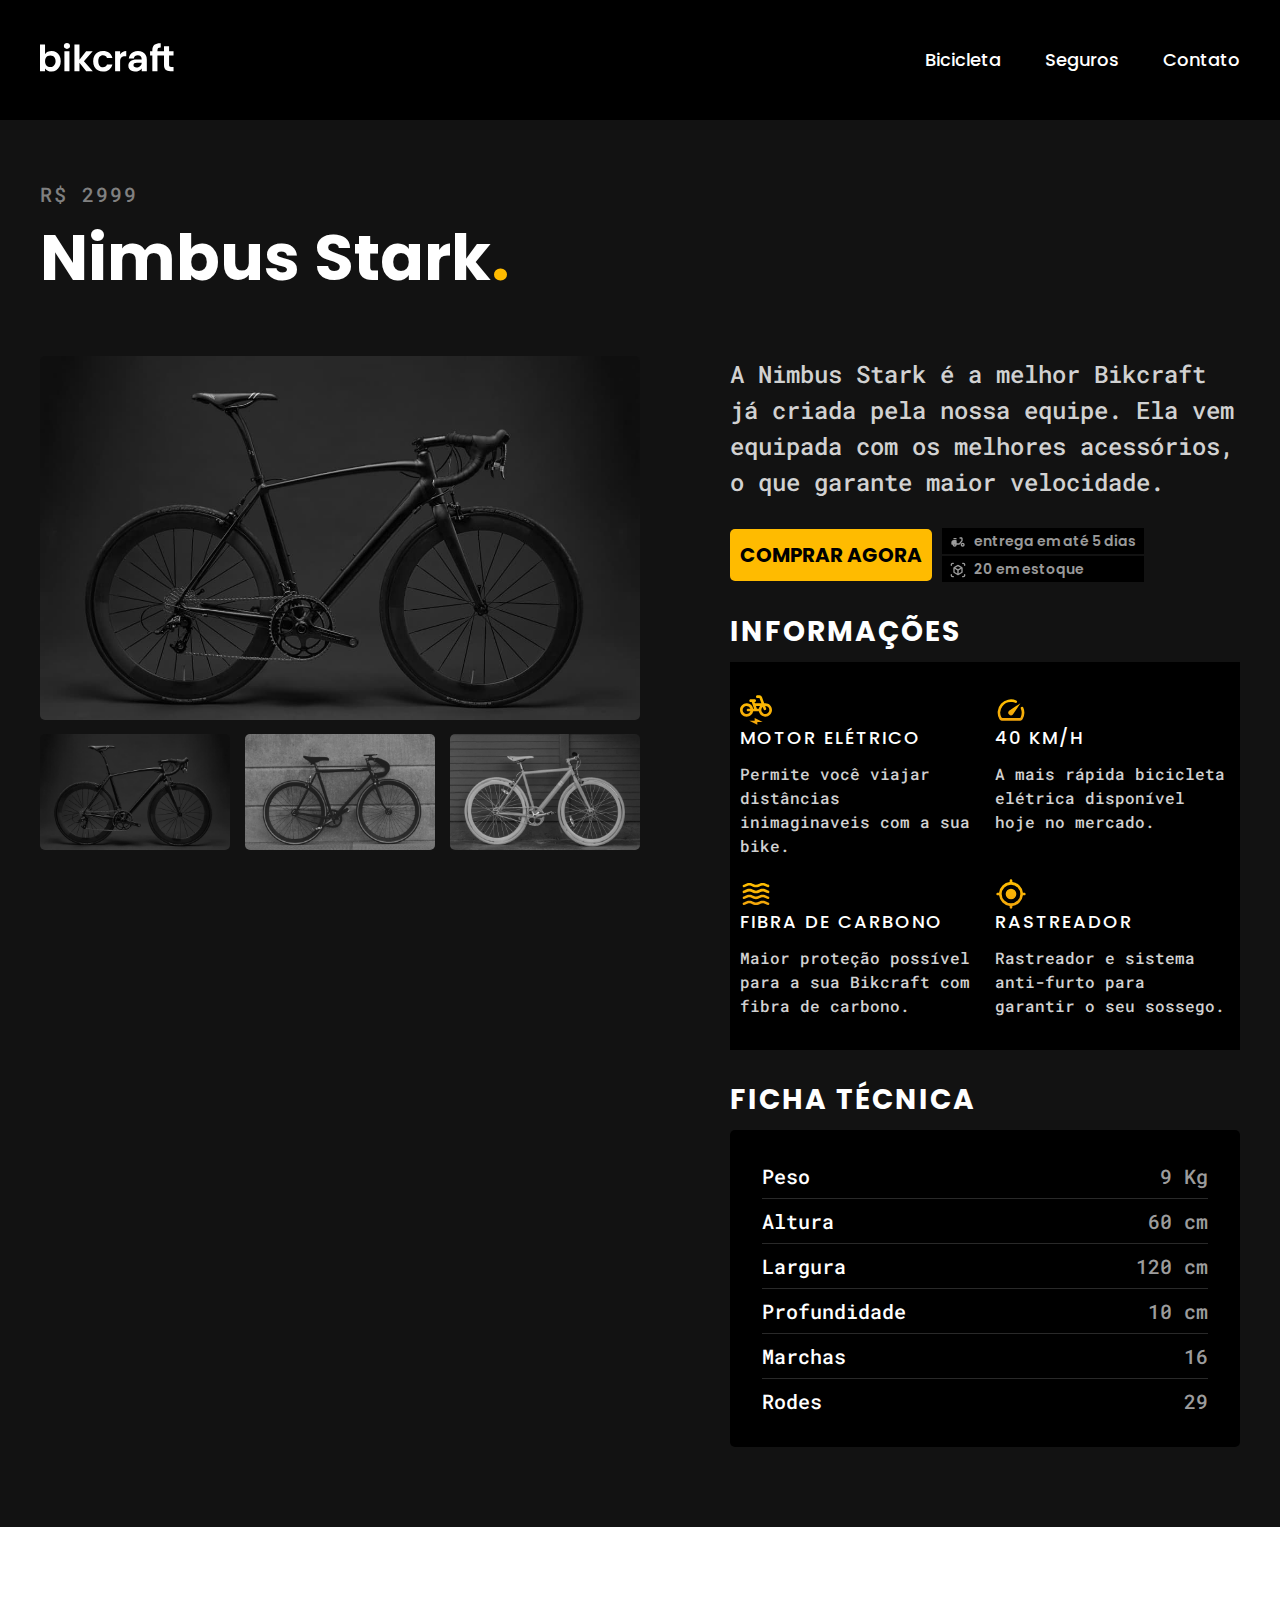
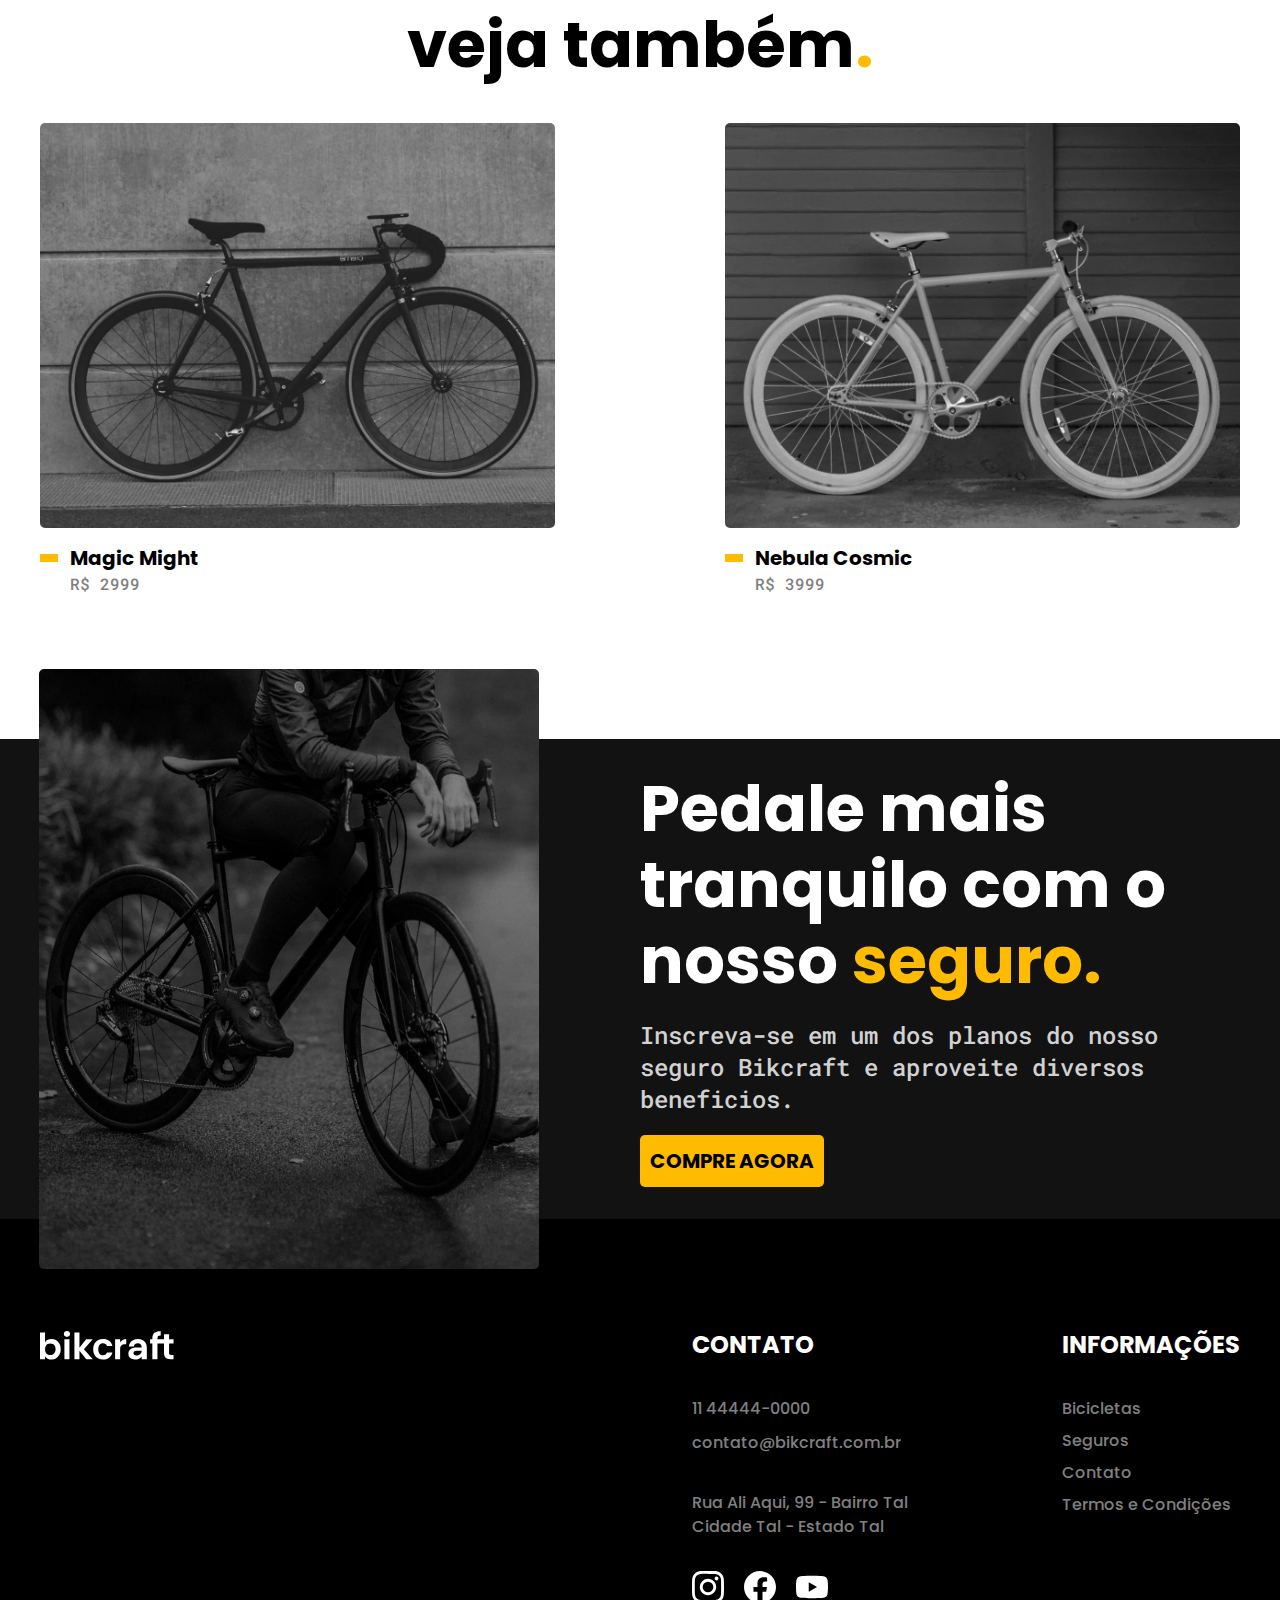
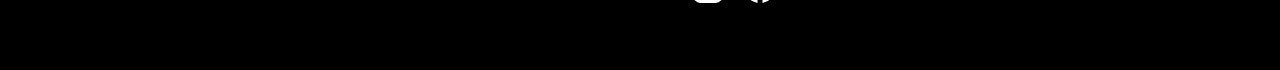
==== commit fb0ac8e3: "updated proj: add hamburger-menu" ====
--- a/bike-intern.html
+++ b/bike-intern.html
@@ -22,6 +22,10 @@
             <a href="index.html">
                 <img src="images/bikcraft.svg" alt="Logo Bikcraft">
             </a>
+
+            <div class="__hamburger-menu">
+                <div class="box"></div>
+            </div>
 
 
             <nav>
--- a/css/main.css
+++ b/css/main.css
@@ -9,6 +9,12 @@
   text-decoration: none;
 }
 
+@media (max-width: 320px) {
+  img {
+    width: 100%;
+  }
+}
+
 .titles-sec {
   font-family: "Poppins", sans-serif;
   font-weight: 700;
@@ -16,6 +22,13 @@
   line-height: 76px;
 }
 
+@media (max-width: 320px) {
+  .titles-sec {
+    font-size: 30px;
+    line-height: 42px;
+  }
+}
+
 .titles-sec span {
   color: #ffbb00;
 }
@@ -26,14 +39,17 @@
   position: relative;
 }
 
+@media (max-width: 320px) {
+  .__width {
+    width: 100%;
+    padding: 0 15px;
+  }
+}
+
 .btn {
   background: #ffbb00;
   border-radius: 5px;
-  font-family: "Poppins", sans-serif;
-  color: #000000;
-  font-size: 20px;
   text-transform: uppercase;
-  font-weight: 700;
   width: -webkit-fit-content;
   width: -moz-fit-content;
   width: fit-content;
@@ -41,6 +57,11 @@
   border: 0;
   cursor: pointer;
   display: block;
+  font-family: "Poppins", sans-serif;
+  font-size: 20px;
+  line-height: 32px;
+  font-weight: 700;
+  color: #000000;
 }
 
 .subheader {
@@ -48,13 +69,29 @@
   padding: 60px 0;
 }
 
+@media (max-width: 320px) {
+  .subheader {
+    text-align: center;
+    padding: 30px 0;
+  }
+}
+
 .subheader .legend {
+  text-transform: uppercase;
+  letter-spacing: 2px;
   font-family: "Roboto Mono", monospace;
   font-size: 20px;
   line-height: 28px;
+  font-weight: 500;
   color: #808080;
-  text-transform: uppercase;
-  letter-spacing: 2px;
+}
+
+@media (max-width: 320px) {
+  .subheader .legend {
+    font-size: 16px;
+    line-height: 24px;
+    text-align: center;
+  }
 }
 
 .subheader .titles-sec {
@@ -62,8 +99,54 @@
   margin-top: 12px;
 }
 
+@media (max-width: 320px) {
+  .subheader .titles-sec {
+    margin-top: 8px;
+  }
+}
+
 .subheader .titles-sec span {
   color: #ffbb00;
+}
+
+.__hamburger-menu {
+  display: none;
+  position: relative;
+  z-index: 300;
+  width: 40px;
+}
+
+@media (max-width: 320px) {
+  .__hamburger-menu {
+    display: block;
+  }
+}
+
+.__hamburger-menu .box {
+  width: 100%;
+  height: 3px;
+  background: #ffffff;
+  position: relative;
+}
+
+.__hamburger-menu .box::before {
+  content: "";
+  position: absolute;
+  bottom: 7px;
+  right: 0;
+  width: 100%;
+  height: 3px;
+  background: #ffffff;
+}
+
+.__hamburger-menu .box::after {
+  content: "";
+  position: absolute;
+  top: 7px;
+  right: 0;
+  width: 100%;
+  height: 3px;
+  background: #ffffff;
 }
 
 .header {
@@ -76,6 +159,12 @@
   -webkit-box-align: center;
       -ms-flex-align: center;
           align-items: center;
+}
+
+@media (max-width: 320px) {
+  .header {
+    height: 100px;
+  }
 }
 
 .header a {
@@ -97,11 +186,52 @@
   font-family: "Poppins", sans-serif;
 }
 
+@media (max-width: 320px) {
+  .header .box-width {
+    width: 100%;
+    padding: 0 15px;
+    position: relative;
+    -webkit-box-pack: justify;
+        -ms-flex-pack: justify;
+            justify-content: space-between;
+    -webkit-box-align: center;
+        -ms-flex-align: center;
+            align-items: center;
+  }
+}
+
+@media (max-width: 320px) {
+  .header .box-width nav {
+    display: none;
+    -webkit-box-orient: vertical;
+    -webkit-box-direction: normal;
+        -ms-flex-direction: column;
+            flex-direction: column;
+    height: 100vh;
+    width: 100vw;
+    background: #000000;
+    z-index: 200;
+    position: absolute;
+    text-align: center;
+    top: 70px;
+    left: 0;
+    gap: 15px;
+    padding: 20px;
+  }
+}
+
 .header .box-width nav a {
   font-size: 18px;
   font-weight: 500;
   line-height: 32px;
   position: relative;
+}
+
+@media (max-width: 320px) {
+  .header .box-width nav a {
+    font-size: 20px;
+    line-height: 36px;
+  }
 }
 
 .header .box-width nav a:nth-of-type(2) {
@@ -136,6 +266,12 @@
   padding-block: 60px;
 }
 
+@media (max-width: 320px) {
+  .footer {
+    padding-block: 30px;
+  }
+}
+
 .footer a {
   color: #808080;
 }
@@ -149,6 +285,23 @@
   -webkit-box-pack: justify;
       -ms-flex-pack: justify;
           justify-content: space-between;
+}
+
+@media (max-width: 320px) {
+  .footer .box-width {
+    width: 100%;
+    padding: 0 15px;
+    -webkit-box-orient: vertical;
+    -webkit-box-direction: normal;
+        -ms-flex-direction: column;
+            flex-direction: column;
+    -webkit-box-pack: start;
+        -ms-flex-pack: start;
+            justify-content: flex-start;
+    -webkit-box-align: center;
+        -ms-flex-align: center;
+            align-items: center;
+  }
 }
 
 .footer .box-width img {
@@ -163,14 +316,38 @@
   display: flex;
 }
 
+@media (max-width: 320px) {
+  .footer .box-width .content {
+    -webkit-box-orient: vertical;
+    -webkit-box-direction: normal;
+        -ms-flex-direction: column;
+            flex-direction: column;
+    -webkit-box-align: center;
+        -ms-flex-align: center;
+            align-items: center;
+    gap: 20px;
+    margin-top: 20px;
+  }
+}
+
 .footer .box-width .content span {
+  text-transform: uppercase;
+  letter-spacing: 5%;
+  font-family: "Poppins", sans-serif;
   font-size: 24px;
   line-height: 32px;
-  text-transform: uppercase;
-  letter-spacing: 5%;
+  font-weight: 700;
   color: #ffffff;
-  font-family: "Poppins", sans-serif;
-  font-weight: 700;
+}
+
+@media (max-width: 320px) {
+  .footer .box-width .content span {
+    font-family: "Poppins", sans-serif;
+    font-size: 20px;
+    line-height: 28px;
+    font-weight: 700;
+    color: #ffffff;
+  }
 }
 
 .footer .box-width .content .contact,
@@ -184,12 +361,22 @@
           flex-direction: column;
 }
 
+@media (max-width: 320px) {
+  .footer .box-width .content .contact,
+  .footer .box-width .content .informations {
+    -webkit-box-align: center;
+        -ms-flex-align: center;
+            align-items: center;
+  }
+}
+
 .footer .box-width .content .contact a,
 .footer .box-width .content .informations a {
   font-family: "Poppins", sans-serif;
   font-size: 16px;
-  font-size: 500;
   line-height: 24px;
+  font-weight: 500;
+  color: #808080;
 }
 
 .footer .box-width .content .contact a:hover,
@@ -199,6 +386,13 @@
 
 .footer .box-width .content .contact {
   margin-right: 120px;
+}
+
+@media (max-width: 320px) {
+  .footer .box-width .content .contact {
+    margin: 0;
+    text-align: center;
+  }
 }
 
 .footer .box-width .content .contact .box-contact {
@@ -213,14 +407,34 @@
   gap: 10px;
 }
 
+@media (max-width: 320px) {
+  .footer .box-width .content .contact .box-contact {
+    margin-block: 15px;
+  }
+}
+
 .footer .box-width .content .contact .box-address {
   width: 250px;
 }
 
+@media (max-width: 320px) {
+  .footer .box-width .content .contact .box-address {
+    width: 100%;
+  }
+}
+
 .footer .box-width .content .contact .midia-social {
   margin-top: 32px;
 }
 
+@media (max-width: 320px) {
+  .footer .box-width .content .contact .midia-social {
+    display: -webkit-box;
+    display: -ms-flexbox;
+    display: flex;
+  }
+}
+
 .footer .box-width .content .contact .midia-social a {
   text-decoration: none;
 }
@@ -231,6 +445,12 @@
 
 .footer .box-width .content .informations span {
   margin-bottom: 36px;
+}
+
+@media (max-width: 320px) {
+  .footer .box-width .content .informations span {
+    margin-bottom: 20px;
+  }
 }
 
 .footer .box-width .content .informations a {
@@ -244,6 +464,13 @@
 .page-index .subheader {
   background: #000000;
   padding: 80px 0;
+}
+
+@media (max-width: 320px) {
+  .page-index .subheader {
+    padding: 20px 0 40px;
+    text-align: center;
+  }
 }
 
 .page-index .subheader h1 {
@@ -254,6 +481,14 @@
   color: #ffffff;
 }
 
+@media (max-width: 320px) {
+  .page-index .subheader h1 {
+    font-size: 30px;
+    line-height: 42px;
+    font-weight: 700;
+  }
+}
+
 .page-index .subheader h1 span {
   color: #ffbb00;
 }
@@ -266,6 +501,16 @@
   color: #d1d1d1;
 }
 
+@media (max-width: 320px) {
+  .page-index .subheader p {
+    font-family: "Roboto Mono", monospace;
+    font-size: 16px;
+    line-height: 24px;
+    font-weight: 500;
+    color: #d1d1d1;
+  }
+}
+
 .page-index .subheader .__width {
   display: -webkit-box;
   display: -ms-flexbox;
@@ -279,9 +524,22 @@
   width: 600px;
 }
 
+@media (max-width: 320px) {
+  .page-index .subheader .__width .content {
+    white-space: 100%;
+  }
+}
+
 .page-index .subheader .__width .content p {
   width: 530px;
   margin: 28px 0 40px;
+}
+
+@media (max-width: 320px) {
+  .page-index .subheader .__width .content p {
+    width: 100%;
+    margin: 16px 0 20px;
+  }
 }
 
 .page-index .subheader .__width img {
@@ -293,9 +551,37 @@
   border-radius: 5px;
 }
 
+@media (max-width: 320px) {
+  .page-index .subheader .__width img {
+    width: 90%;
+    height: auto;
+    display: none;
+  }
+}
+
+@media (max-width: 320px) {
+  .page-index .subheader .btn {
+    margin: 0 auto;
+    width: 100%;
+  }
+}
+
 .page-index .prod-bikes {
   width: 100%;
   padding: 140px 5% 80px;
+}
+
+@media (max-width: 320px) {
+  .page-index .prod-bikes {
+    padding: 20px 0;
+    overflow-x: auto;
+  }
+}
+
+@media (max-width: 320px) {
+  .page-index .prod-bikes h2 {
+    text-align: center;
+  }
 }
 
 .page-index .prod-bikes h2 span {
@@ -314,9 +600,24 @@
   margin-top: 72px;
 }
 
+@media (max-width: 320px) {
+  .page-index .prod-bikes .bikes {
+    width: 610px;
+    padding: 0 10px;
+    margin-top: 20px;
+    gap: 0;
+  }
+}
+
 .page-index .prod-bikes .bikes .card {
   width: 515px;
   padding-bottom: 5px;
+}
+
+@media (max-width: 320px) {
+  .page-index .prod-bikes .bikes .card {
+    width: 190px;
+  }
 }
 
 .page-index .prod-bikes .bikes .card:hover {
@@ -383,6 +684,16 @@
   text-transform: uppercase;
 }
 
+@media (max-width: 320px) {
+  .page-index .diferentials .legend {
+    font-family: "Roboto Mono", monospace;
+    font-size: 16px;
+    line-height: 24px;
+    font-weight: 500;
+    color: #808080;
+  }
+}
+
 .page-index .diferentials .titles-sec {
   color: #ffffff;
 }
@@ -396,8 +707,24 @@
           justify-content: space-between;
 }
 
+@media (max-width: 320px) {
+  .page-index .diferentials .content {
+    -webkit-box-orient: vertical;
+    -webkit-box-direction: normal;
+        -ms-flex-direction: column;
+            flex-direction: column;
+  }
+}
+
 .page-index .diferentials .content .description {
   width: 600px;
+}
+
+@media (max-width: 320px) {
+  .page-index .diferentials .content .description {
+    width: 100%;
+    text-align: center;
+  }
 }
 
 .page-index .diferentials .content .description p {
@@ -410,6 +737,18 @@
   width: 550px;
 }
 
+@media (max-width: 320px) {
+  .page-index .diferentials .content .description p {
+    font-family: "Roboto Mono", monospace;
+    font-size: 16px;
+    line-height: 24px;
+    font-weight: 500;
+    color: #ffffff;
+    margin: 20px 0;
+    width: 100%;
+  }
+}
+
 .page-index .diferentials .content .description a {
   font-family: "Poppins", sans-serif;
   text-transform: uppercase;
@@ -440,6 +779,13 @@
   margin-top: 50px;
 }
 
+@media (max-width: 320px) {
+  .page-index .diferentials .content .technology {
+    width: 100%;
+    text-align: center;
+  }
+}
+
 .page-index .diferentials .content .technology span {
   text-transform: uppercase;
   font-weight: 700;
@@ -448,6 +794,16 @@
   line-height: 28px;
 }
 
+@media (max-width: 320px) {
+  .page-index .diferentials .content .technology span {
+    font-family: "Poppins", sans-serif;
+    font-size: 20px;
+    line-height: 28px;
+    font-weight: 700;
+    color: #ffffff;
+  }
+}
+
 .page-index .diferentials .content .technology p {
   font-family: "Roboto Mono", monospace;
   font-size: 16px;
@@ -467,8 +823,36 @@
   top: 0;
 }
 
+@media (max-width: 320px) {
+  .page-index .diferentials .content .technology .electric span::before {
+    position: static;
+  }
+}
+
+@media (max-width: 320px) {
+  .page-index .diferentials .content .technology .electric span {
+    position: static;
+    display: -webkit-box;
+    display: -ms-flexbox;
+    display: flex;
+    -webkit-box-orient: vertical;
+    -webkit-box-direction: normal;
+        -ms-flex-direction: column;
+            flex-direction: column;
+    -webkit-box-align: center;
+        -ms-flex-align: center;
+            align-items: center;
+  }
+}
+
 .page-index .diferentials .content .technology .electric p {
   margin: 16px 0 32px;
+}
+
+@media (max-width: 320px) {
+  .page-index .diferentials .content .technology .electric p {
+    margin: 10px 0 25px;
+  }
 }
 
 .page-index .diferentials .content .technology .tracker span {
@@ -482,16 +866,57 @@
   top: 0;
 }
 
+@media (max-width: 320px) {
+  .page-index .diferentials .content .technology .tracker span::before {
+    position: static;
+  }
+}
+
+@media (max-width: 320px) {
+  .page-index .diferentials .content .technology .tracker span {
+    position: static;
+    display: -webkit-box;
+    display: -ms-flexbox;
+    display: flex;
+    -webkit-box-orient: vertical;
+    -webkit-box-direction: normal;
+        -ms-flex-direction: column;
+            flex-direction: column;
+    -webkit-box-align: center;
+        -ms-flex-align: center;
+            align-items: center;
+  }
+}
+
 .page-index .diferentials .content .technology .tracker p {
   margin-top: 16px;
 }
 
+@media (max-width: 320px) {
+  .page-index .diferentials .content .technology .tracker p {
+    margin-top: 10px;
+  }
+}
+
 .page-index .partness {
   padding: 80px 0;
 }
 
+@media (max-width: 320px) {
+  .page-index .partness {
+    padding: 20px 0;
+  }
+}
+
 .page-index .partness .titles-sec {
   margin-bottom: 44px;
+}
+
+@media (max-width: 320px) {
+  .page-index .partness .titles-sec {
+    text-align: center;
+    margin-bottom: 20px;
+  }
 }
 
 .page-index .partness ul {
@@ -502,6 +927,18 @@
       grid-template-columns: 1fr 1fr 1fr 1fr;
 }
 
+@media (max-width: 320px) {
+  .page-index .partness ul {
+    display: -webkit-box;
+    display: -ms-flexbox;
+    display: flex;
+    -webkit-box-orient: vertical;
+    -webkit-box-direction: normal;
+        -ms-flex-direction: column;
+            flex-direction: column;
+  }
+}
+
 .page-index .partness ul li {
   display: -webkit-box;
   display: -ms-flexbox;
@@ -510,12 +947,38 @@
   padding: 20px 0;
 }
 
+@media (max-width: 320px) {
+  .page-index .partness ul li {
+    border-left: 0;
+    border-bottom: 1px solid #c4c4c4;
+  }
+}
+
 .page-index .partness ul li:nth-child(1), .page-index .partness ul li:nth-child(5) {
   border: 0;
 }
 
 .page-index .partness ul li:nth-child(n + 5) {
   border-top: 1px solid #c4c4c4;
+}
+
+@media (max-width: 320px) {
+  .page-index .partness ul li:nth-child(n + 5) {
+    border-top: 0;
+    border-bottom: 1px solid #c4c4c4;
+  }
+}
+
+@media (max-width: 320px) {
+  .page-index .partness ul li:nth-child(1) {
+    border-bottom: 1px solid #c4c4c4;
+  }
+}
+
+@media (max-width: 320px) {
+  .page-index .partness ul li:last-child {
+    border-bottom: 0;
+  }
 }
 
 .page-index .partness ul li img {
@@ -535,12 +998,35 @@
           justify-content: space-between;
 }
 
+@media (max-width: 320px) {
+  .page-index .comments {
+    -webkit-box-orient: vertical;
+    -webkit-box-direction: normal;
+        -ms-flex-direction: column;
+            flex-direction: column;
+    padding-bottom: 30px;
+  }
+}
+
 .page-index .comments .box-img {
   height: 70vh;
 }
 
+@media (max-width: 320px) {
+  .page-index .comments .box-img {
+    height: 40vh;
+    padding: 5px 5px 0 5px;
+  }
+}
+
 .page-index .comments .box-img img {
   height: 100%;
+}
+
+@media (max-width: 320px) {
+  .page-index .comments .box-img img {
+    border-radius: 5px;
+  }
 }
 
 .page-index .comments .__width {
@@ -559,6 +1045,14 @@
   width: 630px;
 }
 
+@media (max-width: 320px) {
+  .page-index .comments .box-comment {
+    width: 100%;
+    margin-top: 20px;
+    text-align: center;
+  }
+}
+
 .page-index .comments .box-comment p {
   font-size: 32px;
   line-height: 44px;
@@ -567,6 +1061,13 @@
   position: relative;
 }
 
+@media (max-width: 320px) {
+  .page-index .comments .box-comment p {
+    font-size: 24px;
+    line-height: 32px;
+  }
+}
+
 .page-index .comments .box-comment p::before {
   content: url("../../images/dooble_quote_left.svg");
   position: absolute;
@@ -574,6 +1075,13 @@
   right: 630px;
 }
 
+@media (max-width: 320px) {
+  .page-index .comments .box-comment p::before {
+    bottom: 200px;
+    left: 0;
+  }
+}
+
 .page-index .comments .box-comment p::after {
   content: url("../../images/dooble_quote_right.svg");
   position: absolute;
@@ -581,12 +1089,25 @@
   right: 390px;
 }
 
+@media (max-width: 320px) {
+  .page-index .comments .box-comment p::after {
+    right: 0;
+    bottom: 0;
+  }
+}
+
 .page-index .comments .box-comment span {
-  font-weight: 700;
-  color: #808080;
   font-family: "Roboto Mono", monospace;
   font-size: 20px;
   line-height: 28px;
+  font-weight: 700;
+  color: #808080;
+}
+
+@media (max-width: 320px) {
+  .page-index .comments .box-comment span {
+    margin-top: 20px;
+  }
 }
 
 .page-index .insurance {
@@ -594,8 +1115,20 @@
   padding: 80px 0;
 }
 
+@media (max-width: 320px) {
+  .page-index .insurance {
+    padding: 40px 0;
+  }
+}
+
 .page-index .insurance .titles-sec {
   color: #ffffff;
+}
+
+@media (max-width: 320px) {
+  .page-index .insurance .titles-sec {
+    text-align: center;
+  }
 }
 
 .page-index .insurance .content {
@@ -611,12 +1144,14 @@
           justify-content: space-between;
 }
 
-.page-index .insurance .content .legend {
-  font-family: "Poppins", sans-serif;
-  text-transform: uppercase;
-  font-weight: 600;
-  font-size: 32px;
-  line-height: 44px;
+@media (max-width: 320px) {
+  .page-index .insurance .content {
+    -webkit-box-orient: vertical;
+    -webkit-box-direction: normal;
+        -ms-flex-direction: column;
+            flex-direction: column;
+    gap: 20px;
+  }
 }
 
 .page-index .insurance .content .silver,
@@ -626,12 +1161,30 @@
   border-radius: 5px;
 }
 
+@media (max-width: 320px) {
+  .page-index .insurance .content .silver,
+  .page-index .insurance .content .gold {
+    padding: 20px;
+    width: 100%;
+  }
+}
+
 .page-index .insurance .content .silver .header-ins,
 .page-index .insurance .content .gold .header-ins {
   display: -webkit-box;
   display: -ms-flexbox;
   display: flex;
   gap: 260px;
+}
+
+@media (max-width: 320px) {
+  .page-index .insurance .content .silver .header-ins,
+  .page-index .insurance .content .gold .header-ins {
+    gap: 0;
+    -webkit-box-pack: justify;
+        -ms-flex-pack: justify;
+            justify-content: space-between;
+  }
 }
 
 .page-index .insurance .content .silver .header-ins .box-price,
@@ -649,10 +1202,21 @@
 .page-index .insurance .content .silver .header-ins .box-price .price,
 .page-index .insurance .content .gold .header-ins .box-price .price {
   font-family: "Poppins", sans-serif;
-  color: #ffffff;
-  font-weight: 500;
   font-size: 32px;
   line-height: 40px;
+  font-weight: 500;
+  color: #ffffff;
+}
+
+@media (max-width: 320px) {
+  .page-index .insurance .content .silver .header-ins .box-price .price,
+  .page-index .insurance .content .gold .header-ins .box-price .price {
+    font-family: "Poppins", sans-serif;
+    font-size: 20px;
+    line-height: 28px;
+    font-weight: 500;
+    color: #ffffff;
+  }
 }
 
 .page-index .insurance .content .silver .header-ins .box-price .month,
@@ -660,8 +1224,19 @@
   font-family: "Roboto Mono", monospace;
   font-size: 16px;
   line-height: 20px;
+  font-weight: 500;
   color: #696969;
-  font-weight: 500;
+}
+
+@media (max-width: 320px) {
+  .page-index .insurance .content .silver .header-ins .box-price .month,
+  .page-index .insurance .content .gold .header-ins .box-price .month {
+    font-family: "Roboto Mono", monospace;
+    font-size: 14px;
+    line-height: 18px;
+    font-weight: 500;
+    color: #696969;
+  }
 }
 
 .page-index .insurance .content .silver ul,
@@ -680,12 +1255,19 @@
 
 .page-index .insurance .content .silver ul li,
 .page-index .insurance .content .gold ul li {
-  color: #ffffff;
-  font-weight: 500;
   font-family: "Roboto Mono", monospace;
   font-size: 20px;
   line-height: 28px;
-  font-size: 18px;
+  font-weight: 500;
+  color: #ffffff;
+}
+
+@media (max-width: 320px) {
+  .page-index .insurance .content .silver ul li,
+  .page-index .insurance .content .gold ul li {
+    font-size: 16px;
+    line-height: 24px;
+  }
 }
 
 .page-index .insurance .content .silver ul li::before,
@@ -696,7 +1278,19 @@
 }
 
 .page-index .insurance .content .silver .legend {
+  font-family: "Poppins", sans-serif;
+  font-size: 32px;
+  line-height: 44px;
+  font-weight: 600;
   color: #808080;
+  text-transform: uppercase;
+}
+
+@media (max-width: 320px) {
+  .page-index .insurance .content .silver .legend {
+    font-size: 20px;
+    line-height: 28px;
+  }
 }
 
 .page-index .insurance .content .silver .btn {
@@ -705,8 +1299,28 @@
   margin-left: 20px;
 }
 
+@media (max-width: 320px) {
+  .page-index .insurance .content .silver .btn {
+    width: 100%;
+    margin: 0;
+    text-align: center;
+  }
+}
+
 .page-index .insurance .content .gold .legend {
+  font-family: "Poppins", sans-serif;
+  font-size: 32px;
+  line-height: 44px;
+  font-weight: 600;
   color: #ca9700;
+  text-transform: uppercase;
+}
+
+@media (max-width: 320px) {
+  .page-index .insurance .content .gold .legend {
+    font-size: 20px;
+    line-height: 28px;
+  }
 }
 
 .page-index .insurance .content .gold .btn {
@@ -714,8 +1328,22 @@
   margin-left: 20px;
 }
 
+@media (max-width: 320px) {
+  .page-index .insurance .content .gold .btn {
+    width: 100%;
+    margin: 0;
+    text-align: center;
+  }
+}
+
 .page-bikes .bikes {
   padding: 80px 0;
+}
+
+@media (max-width: 320px) {
+  .page-bikes .bikes {
+    padding: 40px 0;
+  }
 }
 
 .page-bikes .bikes .box-bike a {
@@ -733,11 +1361,33 @@
   padding: 40px 0;
 }
 
+@media (max-width: 320px) {
+  .page-bikes .bikes .box-bike .__width {
+    padding: 0 15px;
+  }
+}
+
+@media (max-width: 320px) {
+  .page-bikes .bikes .box-bike .__width {
+    -webkit-box-orient: vertical;
+    -webkit-box-direction: normal;
+        -ms-flex-direction: column;
+            flex-direction: column;
+  }
+}
+
 .page-bikes .bikes .box-bike .__width .img {
   width: 500px;
   height: 320px;
   border-radius: 5px;
   position: relative;
+}
+
+@media (max-width: 320px) {
+  .page-bikes .bikes .box-bike .__width .img {
+    width: 100%;
+    height: 30vh;
+  }
 }
 
 .page-bikes .bikes .box-bike .__width .img img {
@@ -752,25 +1402,47 @@
   position: absolute;
   top: 10px;
   right: 0;
+  padding: 8px 16px 8px 8px;
+  background: #000000;
+  border-radius: 5px 0 0 5px;
   font-family: "Poppins", sans-serif;
   font-size: 24px;
   line-height: 28px;
+  font-weight: 500;
   color: #ffffff;
-  padding: 8px 16px 8px 8px;
-  background: #000000;
-  border-radius: 5px 0 0 5px;
+}
+
+@media (max-width: 320px) {
+  .page-bikes .bikes .box-bike .__width .img span {
+    font-size: 16px;
+    line-height: 24px;
+  }
 }
 
 .page-bikes .bikes .box-bike .__width .info-bike {
   width: 550px;
 }
 
+@media (max-width: 320px) {
+  .page-bikes .bikes .box-bike .__width .info-bike {
+    width: 100%;
+  }
+}
+
 .page-bikes .bikes .box-bike .__width .info-bike .legend-02 {
   font-family: "Poppins", sans-serif;
-  font-weight: 700;
   font-size: 40px;
   line-height: 48px;
+  font-weight: 700;
+  color: #000000;
   position: relative;
+}
+
+@media (max-width: 320px) {
+  .page-bikes .bikes .box-bike .__width .info-bike .legend-02 {
+    font-size: 24px;
+    line-height: 32px;
+  }
 }
 
 .page-bikes .bikes .box-bike .__width .info-bike .legend-02::before {
@@ -783,11 +1455,27 @@
   border-radius: 5px;
 }
 
+@media (max-width: 320px) {
+  .page-bikes .bikes .box-bike .__width .info-bike .legend-02::before {
+    bottom: 35px;
+  }
+}
+
 .page-bikes .bikes .box-bike .__width .info-bike p {
+  margin-block: 20px;
   font-family: "Roboto Mono", monospace;
-  font-size: 16px;
-  line-height: 24px;
-  margin-block: 20px;
+  font-size: 18px;
+  line-height: 28px;
+  font-weight: 500;
+  color: #000000;
+}
+
+@media (max-width: 320px) {
+  .page-bikes .bikes .box-bike .__width .info-bike p {
+    margin-block: 10px;
+    font-size: 16px;
+    line-height: 24px;
+  }
 }
 
 .page-bikes .bikes .box-bike .__width .info-bike .components {
@@ -875,9 +1563,23 @@
   height: 32px;
 }
 
+@media (max-width: 320px) {
+  .page-bikes .bikes .box-bike .__width .info-bike .components .btn {
+    font-size: 14px;
+  }
+}
+
 .page-bikes .bikes .magic-might {
   position: relative;
   color: #ffffff;
+}
+
+@media (max-width: 320px) {
+  .page-bikes .bikes .magic-might {
+    margin-block: 20px;
+    color: #ffffff;
+    padding-bottom: 5px;
+  }
 }
 
 .page-bikes .bikes .magic-might .black {
@@ -889,11 +1591,30 @@
   z-index: 0;
 }
 
+@media (max-width: 320px) {
+  .page-bikes .bikes .magic-might .black {
+    width: 100%;
+    height: 80%;
+    bottom: 0;
+  }
+}
+
+.page-bikes .bikes .magic-might .__width .info-bike .legend-02,
+.page-bikes .bikes .magic-might .__width .info-bike p {
+  color: #ffffff;
+}
+
 .page-bike-intern .gallery-description {
   background: #121212;
   padding-bottom: 80px;
 }
 
+@media (max-width: 320px) {
+  .page-bike-intern .gallery-description {
+    padding: 40px 0;
+  }
+}
+
 .page-bike-intern .gallery-description .__width {
   display: -webkit-box;
   display: -ms-flexbox;
@@ -903,8 +1624,23 @@
           justify-content: space-between;
 }
 
+@media (max-width: 320px) {
+  .page-bike-intern .gallery-description .__width {
+    -webkit-box-orient: vertical;
+    -webkit-box-direction: normal;
+        -ms-flex-direction: column;
+            flex-direction: column;
+  }
+}
+
 .page-bike-intern .gallery-description .__width .gallery {
   width: 600px;
+}
+
+@media (max-width: 320px) {
+  .page-bike-intern .gallery-description .__width .gallery {
+    width: 100%;
+  }
 }
 
 .page-bike-intern .gallery-description .__width .gallery img {
@@ -914,6 +1650,12 @@
 
 .page-bike-intern .gallery-description .__width .gallery .principal {
   width: 600px;
+}
+
+@media (max-width: 320px) {
+  .page-bike-intern .gallery-description .__width .gallery .principal {
+    width: 100%;
+  }
 }
 
 .page-bike-intern .gallery-description .__width .gallery .select {
@@ -934,8 +1676,20 @@
   width: 190px;
 }
 
+@media (max-width: 320px) {
+  .page-bike-intern .gallery-description .__width .gallery .select .item {
+    width: 30%;
+  }
+}
+
 .page-bike-intern .gallery-description .__width .description {
   width: 510px;
+}
+
+@media (max-width: 320px) {
+  .page-bike-intern .gallery-description .__width .description {
+    width: 100%;
+  }
 }
 
 .page-bike-intern .gallery-description .__width .description p {
@@ -944,6 +1698,14 @@
   line-height: 36px;
   font-weight: 500;
   color: #d1d1d1;
+}
+
+@media (max-width: 320px) {
+  .page-bike-intern .gallery-description .__width .description p {
+    font-size: 16px;
+    line-height: 24px;
+    margin-top: 20px;
+  }
 }
 
 .page-bike-intern .gallery-description .__width .description .components {
@@ -995,20 +1757,35 @@
   height: 15px;
 }
 
+@media (max-width: 320px) {
+  .page-bike-intern .gallery-description .__width .description .components .btn {
+    font-size: 14px;
+    line-height: 20px;
+    text-align: center;
+  }
+}
+
 .page-bike-intern .gallery-description .__width .description .information {
   width: 100%;
 }
 
 .page-bike-intern .gallery-description .__width .description .information .legend {
+  text-transform: uppercase;
+  letter-spacing: 2px;
+  margin-bottom: 12px;
   font-family: "Poppins", sans-serif;
-  font-weight: 700;
   font-size: 28px;
   line-height: 36px;
   font-weight: 700;
-  text-transform: uppercase;
-  letter-spacing: 2px;
   color: #ffffff;
-  margin-bottom: 12px;
+}
+
+@media (max-width: 320px) {
+  .page-bike-intern .gallery-description .__width .description .information .legend {
+    font-size: 20px;
+    line-height: 32px;
+    text-align: center;
+  }
 }
 
 .page-bike-intern .gallery-description .__width .description .information .box-info {
@@ -1024,16 +1801,24 @@
   width: 100%;
 }
 
+@media (max-width: 320px) {
+  .page-bike-intern .gallery-description .__width .description .information .box-info {
+    padding: 20px;
+    display: -webkit-box;
+    display: -ms-flexbox;
+    display: flex;
+    -webkit-box-orient: vertical;
+    -webkit-box-direction: normal;
+        -ms-flex-direction: column;
+            flex-direction: column;
+  }
+}
+
 .page-bike-intern .gallery-description .__width .description .information .box-info .info {
   width: 100%;
 }
 
 .page-bike-intern .gallery-description .__width .description .information .box-info .info .legend {
-  font-family: "Poppins", sans-serif;
-  font-weight: 700;
-  font-size: 18px;
-  line-height: 24px;
-  font-weight: 500;
   margin-bottom: 12px;
   display: -webkit-box;
   display: -ms-flexbox;
@@ -1042,6 +1827,11 @@
   -webkit-box-direction: normal;
       -ms-flex-direction: column;
           flex-direction: column;
+  font-family: "Poppins", sans-serif;
+  font-size: 18px;
+  line-height: 24px;
+  font-weight: 500;
+  color: #ffffff;
 }
 
 .page-bike-intern .gallery-description .__width .description .information .box-info .info .legend::before {
@@ -1049,10 +1839,12 @@
 }
 
 .page-bike-intern .gallery-description .__width .description .information .box-info .info p {
+  margin-top: 8px;
   font-family: "Roboto Mono", monospace;
   font-size: 16px;
   line-height: 24px;
-  margin-top: 8px;
+  font-weight: 500;
+  color: #d1d1d1;
 }
 
 .page-bike-intern .gallery-description .__width .description .information .box-info .info:nth-of-type(1) .legend::before {
@@ -1076,15 +1868,22 @@
 }
 
 .page-bike-intern .gallery-description .__width .description .datasheet .legend {
+  text-transform: uppercase;
+  letter-spacing: 2px;
+  margin-bottom: 12px;
   font-family: "Poppins", sans-serif;
-  font-weight: 700;
   font-size: 28px;
   line-height: 36px;
   font-weight: 700;
-  text-transform: uppercase;
-  letter-spacing: 2px;
   color: #ffffff;
-  margin-bottom: 12px;
+}
+
+@media (max-width: 320px) {
+  .page-bike-intern .gallery-description .__width .description .datasheet .legend {
+    font-size: 20px;
+    line-height: 32px;
+    text-align: center;
+  }
 }
 
 .page-bike-intern .gallery-description .__width .description .datasheet ul {
@@ -1093,6 +1892,12 @@
   list-style: none;
   width: 100%;
   padding: 32px;
+}
+
+@media (max-width: 320px) {
+  .page-bike-intern .gallery-description .__width .description .datasheet ul {
+    padding: 20px;
+  }
 }
 
 .page-bike-intern .gallery-description .__width .description .datasheet ul li {
@@ -1108,6 +1913,14 @@
   font-size: 20px;
   line-height: 28px;
   font-weight: 500;
+  color: #ffffff;
+}
+
+@media (max-width: 320px) {
+  .page-bike-intern .gallery-description .__width .description .datasheet ul li {
+    font-size: 16px;
+    line-height: 24px;
+  }
 }
 
 .page-bike-intern .gallery-description .__width .description .datasheet ul li:first-child {
@@ -1129,6 +1942,16 @@
 
 .page-bike-intern .see-too {
   padding: 80px 0 140px;
+}
+
+@media (max-width: 320px) {
+  .page-bike-intern .see-too {
+    padding: 40px 0;
+  }
+}
+
+.page-bike-intern .see-too .titles-sec {
+  text-align: center;
 }
 
 .page-bike-intern .see-too .box-bike {
@@ -1215,11 +2038,23 @@
   border-radius: 5px;
 }
 
+@media (max-width: 320px) {
+  .page-bike-intern .insurance img {
+    display: none;
+  }
+}
+
 .page-bike-intern .insurance .box-content {
   background: #121212;
   padding: 32px;
 }
 
+@media (max-width: 320px) {
+  .page-bike-intern .insurance .box-content {
+    padding: 20px 0;
+  }
+}
+
 .page-bike-intern .insurance .box-content .__width {
   display: -webkit-box;
   display: -ms-flexbox;
@@ -1233,17 +2068,44 @@
   width: 600px;
 }
 
+@media (max-width: 320px) {
+  .page-bike-intern .insurance .box-content .__width .content {
+    width: 100%;
+  }
+}
+
 .page-bike-intern .insurance .box-content .__width .content .titles-sec {
   color: #ffffff;
 }
 
+@media (max-width: 320px) {
+  .page-bike-intern .insurance .box-content .__width .content .titles-sec {
+    font-size: 20px;
+    line-height: 28px;
+  }
+}
+
 .page-bike-intern .insurance .box-content .__width .content p {
+  margin-block: 20px;
   font-family: "Roboto Mono", monospace;
   font-size: 24px;
   line-height: 32px;
   font-weight: 500;
   color: #d1d1d1;
-  margin-block: 20px;
+}
+
+@media (max-width: 320px) {
+  .page-bike-intern .insurance .box-content .__width .content p {
+    font-size: 16px;
+    line-height: 24px;
+  }
+}
+
+@media (max-width: 320px) {
+  .page-bike-intern .insurance .box-content .__width .content .btn {
+    width: 100%;
+    text-align: center;
+  }
 }
 
 .page-bike-intern .insurance .back-black {
@@ -1252,9 +2114,27 @@
   background: #000000;
 }
 
+@media (max-width: 320px) {
+  .page-bike-intern .insurance .back-black {
+    display: none;
+  }
+}
+
+@media (max-width: 320px) {
+  .page-insurance .titles-sec {
+    text-align: center;
+  }
+}
+
 .page-insurance .sec-insure {
   background: #121212;
   padding-bottom: 80px;
+}
+
+@media (max-width: 320px) {
+  .page-insurance .sec-insure {
+    padding: 40px 0;
+  }
 }
 
 .page-insurance .sec-insure .titles-sec {
@@ -1273,12 +2153,13 @@
           justify-content: space-between;
 }
 
-.page-insurance .sec-insure .content .legend {
-  font-family: "Poppins", sans-serif;
-  text-transform: uppercase;
-  font-weight: 600;
-  font-size: 32px;
-  line-height: 44px;
+@media (max-width: 320px) {
+  .page-insurance .sec-insure .content {
+    -webkit-box-orient: vertical;
+    -webkit-box-direction: normal;
+        -ms-flex-direction: column;
+            flex-direction: column;
+  }
 }
 
 .page-insurance .sec-insure .content .silver,
@@ -1288,12 +2169,30 @@
   border-radius: 5px;
 }
 
+@media (max-width: 320px) {
+  .page-insurance .sec-insure .content .silver,
+  .page-insurance .sec-insure .content .gold {
+    padding: 20px;
+    width: 100%;
+  }
+}
+
 .page-insurance .sec-insure .content .silver .header-ins,
 .page-insurance .sec-insure .content .gold .header-ins {
   display: -webkit-box;
   display: -ms-flexbox;
   display: flex;
   gap: 260px;
+}
+
+@media (max-width: 320px) {
+  .page-insurance .sec-insure .content .silver .header-ins,
+  .page-insurance .sec-insure .content .gold .header-ins {
+    gap: 0;
+    -webkit-box-pack: justify;
+        -ms-flex-pack: justify;
+            justify-content: space-between;
+  }
 }
 
 .page-insurance .sec-insure .content .silver .header-ins .box-price,
@@ -1311,10 +2210,18 @@
 .page-insurance .sec-insure .content .silver .header-ins .box-price .price,
 .page-insurance .sec-insure .content .gold .header-ins .box-price .price {
   font-family: "Poppins", sans-serif;
-  color: #ffffff;
-  font-weight: 500;
   font-size: 32px;
   line-height: 40px;
+  font-weight: 500;
+  color: #ffffff;
+}
+
+@media (max-width: 320px) {
+  .page-insurance .sec-insure .content .silver .header-ins .box-price .price,
+  .page-insurance .sec-insure .content .gold .header-ins .box-price .price {
+    font-size: 20px;
+    line-height: 28px;
+  }
 }
 
 .page-insurance .sec-insure .content .silver .header-ins .box-price .month,
@@ -1326,6 +2233,14 @@
   color: #696969;
 }
 
+@media (max-width: 320px) {
+  .page-insurance .sec-insure .content .silver .header-ins .box-price .month,
+  .page-insurance .sec-insure .content .gold .header-ins .box-price .month {
+    font-size: 14px;
+    line-height: 18px;
+  }
+}
+
 .page-insurance .sec-insure .content .silver ul,
 .page-insurance .sec-insure .content .gold ul {
   display: -webkit-box;
@@ -1349,6 +2264,14 @@
   color: #ffffff;
 }
 
+@media (max-width: 320px) {
+  .page-insurance .sec-insure .content .silver ul li,
+  .page-insurance .sec-insure .content .gold ul li {
+    font-size: 16px;
+    line-height: 24px;
+  }
+}
+
 .page-insurance .sec-insure .content .silver ul li::before,
 .page-insurance .sec-insure .content .gold ul li::before {
   position: relative;
@@ -1357,7 +2280,19 @@
 }
 
 .page-insurance .sec-insure .content .silver .legend {
+  font-family: "Poppins", sans-serif;
+  font-size: 32px;
+  line-height: 44px;
+  font-weight: 600;
   color: #808080;
+  text-transform: uppercase;
+}
+
+@media (max-width: 320px) {
+  .page-insurance .sec-insure .content .silver .legend {
+    font-size: 20px;
+    line-height: 28px;
+  }
 }
 
 .page-insurance .sec-insure .content .silver .btn {
@@ -1366,19 +2301,53 @@
   margin-left: 20px;
 }
 
+@media (max-width: 320px) {
+  .page-insurance .sec-insure .content .silver .btn {
+    width: 100%;
+    margin: 0;
+    text-align: center;
+  }
+}
+
 .page-insurance .sec-insure .content .gold .legend {
+  font-family: "Poppins", sans-serif;
+  font-size: 32px;
+  line-height: 44px;
+  font-weight: 600;
   color: #ca9700;
+  text-transform: uppercase;
+}
+
+@media (max-width: 320px) {
+  .page-insurance .sec-insure .content .gold .legend {
+    font-size: 20px;
+    line-height: 28px;
+  }
 }
 
 .page-insurance .sec-insure .content .gold .btn {
   background: #ca9700;
   margin-left: 20px;
+}
+
+@media (max-width: 320px) {
+  .page-insurance .sec-insure .content .gold .btn {
+    width: 100%;
+    margin: 0;
+    text-align: center;
+  }
 }
 
 .page-insurance .benefits {
   background: #000000;
   padding: 80px 0;
   color: #ffffff;
+}
+
+@media (max-width: 320px) {
+  .page-insurance .benefits {
+    padding: 40px 0;
+  }
 }
 
 .page-insurance .benefits .box-benefits {
@@ -1393,8 +2362,26 @@
   gap: 40px;
 }
 
+@media (max-width: 320px) {
+  .page-insurance .benefits .box-benefits {
+    display: -webkit-box;
+    display: -ms-flexbox;
+    display: flex;
+    -webkit-box-orient: vertical;
+    -webkit-box-direction: normal;
+        -ms-flex-direction: column;
+            flex-direction: column;
+  }
+}
+
 .page-insurance .benefits .box-benefits .benefit {
   width: 320px;
+}
+
+@media (max-width: 320px) {
+  .page-insurance .benefits .box-benefits .benefit {
+    width: 100%;
+  }
 }
 
 .page-insurance .benefits .box-benefits .benefit .legend {
@@ -1407,15 +2394,32 @@
           flex-direction: column;
   margin: 4px 0 8px;
   font-family: "Poppins", sans-serif;
-  font-weight: 700;
   font-size: 28px;
   line-height: 36px;
+  font-weight: 700;
+  color: #ffffff;
+}
+
+@media (max-width: 320px) {
+  .page-insurance .benefits .box-benefits .benefit .legend {
+    font-size: 20px;
+    line-height: 32px;
+  }
 }
 
 .page-insurance .benefits .box-benefits .benefit p {
   font-family: "Roboto Mono", monospace;
   font-size: 18px;
   line-height: 28px;
+  font-weight: 500;
+  color: #ffffff;
+}
+
+@media (max-width: 320px) {
+  .page-insurance .benefits .box-benefits .benefit p {
+    font-size: 18px;
+    line-height: 28px;
+  }
 }
 
 .page-insurance .benefits .box-benefits .benefit:nth-of-type(1) .legend:before {
@@ -1452,12 +2456,30 @@
   padding: 80px 0;
 }
 
+@media (max-width: 320px) {
+  .page-insurance .questions {
+    padding: 40px 0;
+  }
+}
+
 .page-insurance .questions .box-questions {
   margin-top: 40px;
 }
 
+@media (max-width: 320px) {
+  .page-insurance .questions .box-questions {
+    margin-top: 20px 0;
+  }
+}
+
 .page-insurance .questions .box-questions .question {
   padding: 20px;
+}
+
+@media (max-width: 320px) {
+  .page-insurance .questions .box-questions .question {
+    padding: 10px;
+  }
 }
 
 .page-insurance .questions .box-questions .question:nth-child(odd) {
@@ -1477,17 +2499,26 @@
 }
 
 .page-insurance .questions .box-questions .question .header-q h3 {
+  display: -webkit-box;
+  display: -ms-flexbox;
+  display: flex;
+  -webkit-box-align: center;
+      -ms-flex-align: center;
+          align-items: center;
+  gap: 8px;
   font-family: "Roboto Mono", monospace;
   font-size: 28px;
   line-height: 52px;
   font-weight: 600;
-  display: -webkit-box;
-  display: -ms-flexbox;
-  display: flex;
-  -webkit-box-align: center;
-      -ms-flex-align: center;
-          align-items: center;
-  gap: 8px;
+  color: #000000;
+}
+
+@media (max-width: 320px) {
+  .page-insurance .questions .box-questions .question .header-q h3 {
+    font-size: 18px;
+    line-height: 28px;
+    position: relative;
+  }
 }
 
 .page-insurance .questions .box-questions .question .header-q h3::before {
@@ -1497,9 +2528,21 @@
   background: #ffbb00;
 }
 
+@media (max-width: 320px) {
+  .page-insurance .questions .box-questions .question .header-q h3::before {
+    display: none;
+  }
+}
+
 .page-insurance .questions .box-questions .question .header-q img {
   -webkit-transform: rotate(180deg);
           transform: rotate(180deg);
+}
+
+@media (max-width: 320px) {
+  .page-insurance .questions .box-questions .question .header-q img {
+    width: 20px;
+  }
 }
 
 .page-contact {
@@ -1519,11 +2562,27 @@
   z-index: -1;
 }
 
+@media (max-width: 320px) {
+  .page-contact .sec-contact .back-black {
+    top: 370px;
+  }
+}
+
 .page-contact .sec-contact .__width {
   display: -webkit-box;
   display: -ms-flexbox;
   display: flex;
   padding: 45px 40px;
+}
+
+@media (max-width: 320px) {
+  .page-contact .sec-contact .__width {
+    padding: 20px 15px 0;
+    -webkit-box-orient: vertical;
+    -webkit-box-direction: reverse;
+        -ms-flex-direction: column-reverse;
+            flex-direction: column-reverse;
+  }
 }
 
 .page-contact .sec-contact .__width .info-cont {
@@ -1534,21 +2593,34 @@
           box-shadow: -2px 5px 14px 0px rgba(0, 0, 0, 0.49);
 }
 
+@media (max-width: 320px) {
+  .page-contact .sec-contact .__width .info-cont {
+    padding: 20px;
+    width: 100%;
+  }
+}
+
 .page-contact .sec-contact .__width .info-cont .legend {
   font-family: "Poppins", sans-serif;
-  font-weight: 700;
   font-size: 20px;
   line-height: 28px;
+  font-weight: 700;
   color: #ffffff;
 }
 
+@media (max-width: 320px) {
+  .page-contact .sec-contact .__width .info-cont .legend {
+    text-align: center;
+  }
+}
+
 .page-contact .sec-contact .__width .info-cont a {
+  display: block;
   font-family: "Roboto Mono", monospace;
   font-size: 18px;
   line-height: 28px;
+  font-weight: 500;
   color: #9c9c9c;
-  font-weight: 500;
-  display: block;
 }
 
 .page-contact .sec-contact .__width .info-cont .street {
@@ -1560,6 +2632,19 @@
   gap: 8px;
   position: relative;
   margin-left: 30px;
+}
+
+@media (max-width: 320px) {
+  .page-contact .sec-contact .__width .info-cont .street {
+    width: 100%;
+    text-align: center;
+    margin: 20px 0 10px;
+    -webkit-box-orient: vertical;
+    -webkit-box-direction: normal;
+        -ms-flex-direction: column;
+            flex-direction: column;
+    gap: 0;
+  }
 }
 
 .page-contact .sec-contact .__width .info-cont .street::before {
@@ -1571,6 +2656,12 @@
   top: 5px;
 }
 
+@media (max-width: 320px) {
+  .page-contact .sec-contact .__width .info-cont .street::before {
+    position: static;
+  }
+}
+
 .page-contact .sec-contact .__width .info-cont .email {
   display: -webkit-box;
   display: -ms-flexbox;
@@ -1584,6 +2675,17 @@
   margin-left: 30px;
 }
 
+@media (max-width: 320px) {
+  .page-contact .sec-contact .__width .info-cont .email {
+    gap: 0;
+    margin: 0;
+    -webkit-box-align: center;
+        -ms-flex-align: center;
+            align-items: center;
+    margin-top: 30px;
+  }
+}
+
 .page-contact .sec-contact .__width .info-cont .email::before {
   content: url("../../images/icones/email.svg");
   height: 32px;
@@ -1593,10 +2695,33 @@
   top: 5px;
 }
 
+@media (max-width: 320px) {
+  .page-contact .sec-contact .__width .info-cont .email::before {
+    position: static;
+    margin: 0;
+  }
+}
+
 .page-contact .sec-contact .__width .info-cont .phone {
   margin: 20px 0 24px;
   position: relative;
   margin-left: 30px;
+}
+
+@media (max-width: 320px) {
+  .page-contact .sec-contact .__width .info-cont .phone {
+    margin: 20px 0 0 0;
+    display: -webkit-box;
+    display: -ms-flexbox;
+    display: flex;
+    -webkit-box-orient: vertical;
+    -webkit-box-direction: normal;
+        -ms-flex-direction: column;
+            flex-direction: column;
+    -webkit-box-align: center;
+        -ms-flex-align: center;
+            align-items: center;
+  }
 }
 
 .page-contact .sec-contact .__width .info-cont .phone::before {
@@ -1608,11 +2733,26 @@
   top: 3px;
 }
 
+@media (max-width: 320px) {
+  .page-contact .sec-contact .__width .info-cont .phone::before {
+    position: static;
+  }
+}
+
 .page-contact .sec-contact .__width .info-cont .social-media {
   display: -webkit-box;
   display: -ms-flexbox;
   display: flex;
   gap: 30px;
+}
+
+@media (max-width: 320px) {
+  .page-contact .sec-contact .__width .info-cont .social-media {
+    margin: 30px auto 0;
+    -webkit-box-pack: center;
+        -ms-flex-pack: center;
+            justify-content: center;
+  }
 }
 
 .page-contact .sec-contact .__width .form-cont {
@@ -1624,6 +2764,13 @@
           box-shadow: 2px 5px 14px 0px rgba(0, 0, 0, 0.49);
 }
 
+@media (max-width: 320px) {
+  .page-contact .sec-contact .__width .form-cont {
+    padding: 20px;
+    width: 100%;
+  }
+}
+
 .page-contact .sec-contact .__width .form-cont form {
   width: 100%;
 }
@@ -1633,6 +2780,7 @@
   font-size: 18px;
   line-height: 28px;
   font-weight: 600;
+  color: #000000;
 }
 
 .page-contact .sec-contact .__width .form-cont form input {
@@ -1645,10 +2793,11 @@
   border-radius: 5px;
   border: none;
   padding: 16px;
-  font-weight: 600;
   font-family: "Roboto Mono", monospace;
   font-size: 16px;
   line-height: 24px;
+  font-weight: 600;
+  color: #000000;
 }
 
 .page-contact .sec-contact .__width .form-cont form textarea {
@@ -1668,6 +2817,15 @@
   margin-bottom: 20px;
 }
 
+@media (max-width: 320px) {
+  .page-contact .sec-contact .__width .form-cont form .name-tel {
+    -webkit-box-orient: vertical;
+    -webkit-box-direction: normal;
+        -ms-flex-direction: column;
+            flex-direction: column;
+  }
+}
+
 .page-contact .sec-contact .__width .form-cont form .name-tel .name,
 .page-contact .sec-contact .__width .form-cont form .name-tel .tel {
   display: -webkit-box;
@@ -1684,6 +2842,12 @@
   width: 300px;
 }
 
+@media (max-width: 320px) {
+  .page-contact .sec-contact .__width .form-cont form .name-tel input {
+    width: 100%;
+  }
+}
+
 .page-contact .sec-contact .__width .form-cont form .email,
 .page-contact .sec-contact .__width .form-cont form .message {
   display: -webkit-box;
@@ -1704,8 +2868,26 @@
   background: #ca9700;
 }
 
+@media (max-width: 320px) {
+  .page-contact .sec-contact .__width .form-cont form .btn {
+    width: 100%;
+  }
+}
+
 .page-contact .our-store {
   padding: 80px 0;
+}
+
+@media (max-width: 320px) {
+  .page-contact .our-store {
+    padding: 60px 0 40px;
+  }
+}
+
+@media (max-width: 320px) {
+  .page-contact .our-store .titles-sec {
+    text-align: center;
+  }
 }
 
 .page-contact .our-store .box-store {
@@ -1720,11 +2902,24 @@
           justify-content: space-between;
 }
 
+@media (max-width: 320px) {
+  .page-contact .our-store .box-store {
+    margin-top: 20px;
+    gap: 20px;
+  }
+}
+
 .page-contact .our-store .box-store .card-store {
   width: 580px;
   background: #ffffff;
   padding-bottom: 40px;
   border-radius: 5px;
+}
+
+@media (max-width: 320px) {
+  .page-contact .our-store .box-store .card-store {
+    width: 100%;
+  }
 }
 
 .page-contact .our-store .box-store .card-store .img {
@@ -1774,6 +2969,17 @@
   margin: 20px 0 60px;
 }
 
+@media (max-width: 320px) {
+  .page-contact .our-store .box-store .card-store .infos .info {
+    -webkit-box-orient: vertical;
+    -webkit-box-direction: normal;
+        -ms-flex-direction: column;
+            flex-direction: column;
+    margin-bottom: 30px;
+    gap: 20px;
+  }
+}
+
 .page-contact .our-store .box-store .card-store .infos .info a {
   font-family: "Roboto Mono", monospace;
   font-size: 18px;
@@ -1800,11 +3006,6 @@
 }
 
 .page-contact .our-store .box-store .card-store .infos .hours {
-  font-family: "Poppins", sans-serif;
-  font-weight: 700;
-  font-size: 20px;
-  line-height: 28px;
-  font-weight: 600;
   display: -webkit-box;
   display: -ms-flexbox;
   display: flex;
@@ -1813,6 +3014,17 @@
           align-items: center;
   gap: 8px;
   margin-left: 8px;
+  font-family: "Poppins", sans-serif;
+  font-size: 20px;
+  line-height: 28px;
+  font-weight: 600;
+  color: #000000;
+}
+
+@media (max-width: 320px) {
+  .page-contact .our-store .box-store .card-store .infos .hours {
+    margin-left: 0;
+  }
 }
 
 .page-contact .our-store .box-store .card-store .infos .hours::before {
@@ -2258,6 +3470,12 @@
   padding: 80px 0;
 }
 
+@media (max-width: 320px) {
+  .page-terms-condition article {
+    padding: 40px 0;
+  }
+}
+
 .page-terms-condition article .content-term {
   margin-top: 40px;
 }
@@ -2285,6 +3503,12 @@
   width: 700px;
 }
 
+@media (max-width: 320px) {
+  .page-terms-condition article .content-term p {
+    width: 100%;
+  }
+}
+
 .page-terms-condition article .content-term p:last-child {
   margin-bottom: 0;
 }
